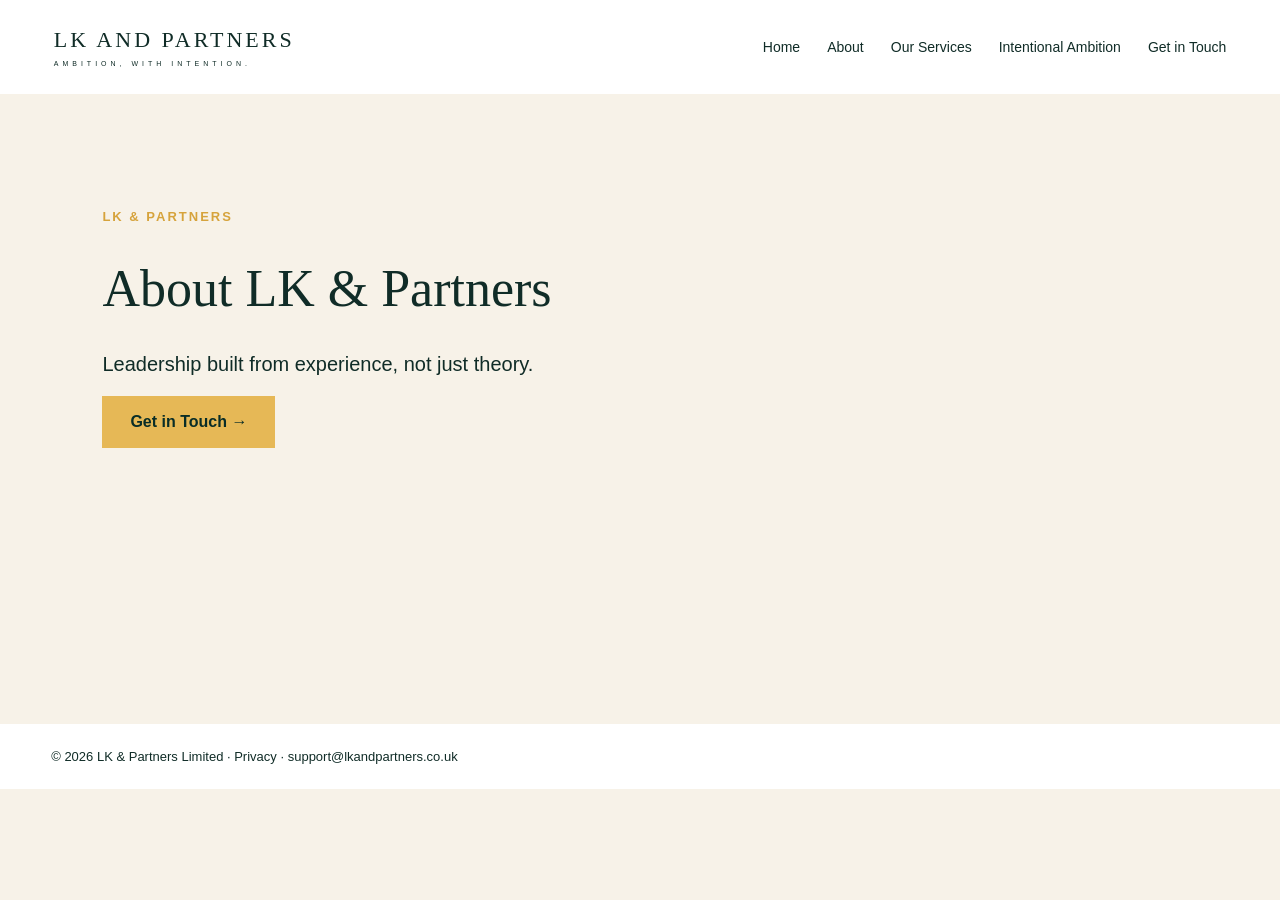
==== about.html @ 8bd695d6 "Add files via upload" ====
<!doctype html><html lang="en"><head><meta charset="utf-8"><meta name="viewport" content="width=device-width,initial-scale=1"><title>About LK & Partners | LK & Partners</title><link rel="stylesheet" href="styles.css?v=7"></head><body><header class="site-header"><a class="brand" href="index.html"><span class="brand-copy"><strong>LK AND PARTNERS</strong><small>AMBITION, WITH INTENTION.</small></span></a><nav><a href="index.html">Home</a><a href="about.html">About</a><a href="services.html">Our Services</a><a href="intentional-ambition.html">Intentional Ambition</a><a href="contact.html">Get in Touch</a></nav></header><main style="min-height:70vh;padding:8%"><p class="eyebrow">LK &amp; PARTNERS</p><h1 style="font:52px Georgia,serif">About LK & Partners</h1><p style="font-size:20px;max-width:700px">Leadership built from experience, not just theory.</p><p><a class="gold-btn" href="contact.html">Get in Touch →</a></p></main><footer>© 2026 LK &amp; Partners Limited · <a href="privacy.html">Privacy</a> · <a href="mailto:support@lkandpartners.co.uk">support@lkandpartners.co.uk</a></footer></body></html>
---- styles.css ----
:root{--green:#073b32;--gold:#d6a33c;--cream:#f7f2e8;--ink:#102c27;--white:#fff}
*{box-sizing:border-box}html,body{margin:0;color:var(--ink);background:var(--cream);font-family:Arial,Helvetica,sans-serif}a{color:inherit;text-decoration:none}
.site-header{height:94px;background:#fff;display:flex;align-items:center;justify-content:space-between;padding:0 4.2%;gap:25px}
.brand{display:flex;align-items:center;min-width:340px}.brand-mark{width:105px;height:56px;color:var(--gold);margin-right:13px}.brand-copy{display:flex;flex-direction:column}.brand-copy strong{font-family:Georgia,serif;letter-spacing:3px;font-size:22px;font-weight:500;white-space:nowrap}.brand-copy small{font-size:7px;letter-spacing:4px;margin-top:7px}
nav{display:flex;align-items:center;gap:27px;font-size:14px;white-space:nowrap}nav .active{color:#b37c16;border-bottom:2px solid var(--gold);padding:29px 0}.nav-cta{background:var(--green);color:white;padding:17px 24px}
.hero{min-height:450px;display:grid;grid-template-columns:50% 50%;background:var(--green);overflow:hidden}.hero-copy{padding:64px 7% 48px;color:#fff;z-index:2}.eyebrow{color:var(--gold);font-weight:700;letter-spacing:2px;font-size:13px}.hero h1{font:56px/0.94 Georgia,serif;margin:18px 0}.hero h1 span{display:block;color:#e4b85e}.hero h2{font:26px/1.3 Georgia,serif;margin:0 0 32px}.pillars{display:flex;align-items:center;gap:17px;font:16px Georgia,serif;flex-wrap:wrap}.pillars i{height:28px;width:1px;background:var(--gold)}.actions{display:flex;gap:18px;margin-top:34px}.gold-btn,.outline-btn{display:inline-block;padding:17px 28px;font-weight:700}.gold-btn{background:#e6b856;color:#092d27}.outline-btn{border:1px solid white;color:white}
.hero-image{background-image:url("assets/approved-homepage-reference.png");background-size:200% auto;background-position:100% 14%;background-repeat:no-repeat;min-height:450px}
.services{display:grid;grid-template-columns:repeat(3,1fr);background:#fbf8f1}.services article{padding:28px 3.5%;display:grid;grid-template-columns:118px 1fr;gap:20px;border-right:1px solid #d9d0c0}.services img{width:118px;height:118px;object-fit:cover}.services h3{font:25px Georgia,serif;margin:0 0 10px}.services p{font-size:14px;line-height:1.45;margin:0 0 12px}.services a{font-size:17px;border-bottom:1px solid var(--gold);padding-bottom:4px}
.proof{display:grid;grid-template-columns:240px 1fr 185px;gap:20px;padding:28px 4%;background:#f3ede1}.proof-intro h2{font:43px/.98 Georgia,serif;margin:12px 0 20px}.proof-intro>p:last-child{font-size:13px;line-height:1.35}.testimonials{display:grid;grid-template-columns:repeat(3,1fr);gap:12px}.testimonials article{background:#faf7ef;padding:18px;min-height:230px;display:flex;flex-direction:column}.quote-row{display:grid;grid-template-columns:68px 1fr;gap:12px}.quote-row img{width:68px;height:68px;border-radius:50%;object-fit:cover;background:#eee}.quote-row blockquote{margin:0;font:italic 14px/1.25 Georgia,serif}.person{margin-top:auto;padding-top:17px;border-top:2px solid var(--gold);display:flex;flex-direction:column;min-height:66px}.person strong{font:700 17px Georgia,serif}.person span{font:14px Georgia,serif;margin-top:3px}.recommend{border-left:1px solid #d4c9b8;padding-left:20px;display:flex;flex-direction:column}.recommend>strong{font:60px Georgia,serif;margin:7px 0}.recommend>span{font:17px Georgia,serif}.recommend small{margin-top:auto;color:#59635f}
.closing{background:var(--green);color:white;padding:22px 4%;display:flex;align-items:center;justify-content:space-between}.closing h2{font:38px Georgia,serif;margin:3px 0}.closing p{margin:3px 0}.closing .gold-btn{min-width:230px;text-align:center}
footer{background:white;padding:25px 4%;font-size:13px}
@media(max-width:900px){.site-header{height:auto;padding:18px 5%;flex-wrap:wrap}.brand{min-width:0}.brand-mark{width:75px}.brand-copy strong{font-size:17px}nav{display:none}.hero{grid-template-columns:1fr}.hero-copy{padding:45px 6%}.hero h1{font-size:44px}.hero-image{min-height:330px;background-size:200% auto}.services{grid-template-columns:1fr}.services article{border-right:0;border-bottom:1px solid #d9d0c0}.proof{grid-template-columns:1fr}.testimonials{grid-template-columns:1fr}.recommend{border-left:0;border-top:1px solid #d4c9b8;padding:18px 0}.closing{align-items:flex-start;gap:20px;flex-direction:column}}
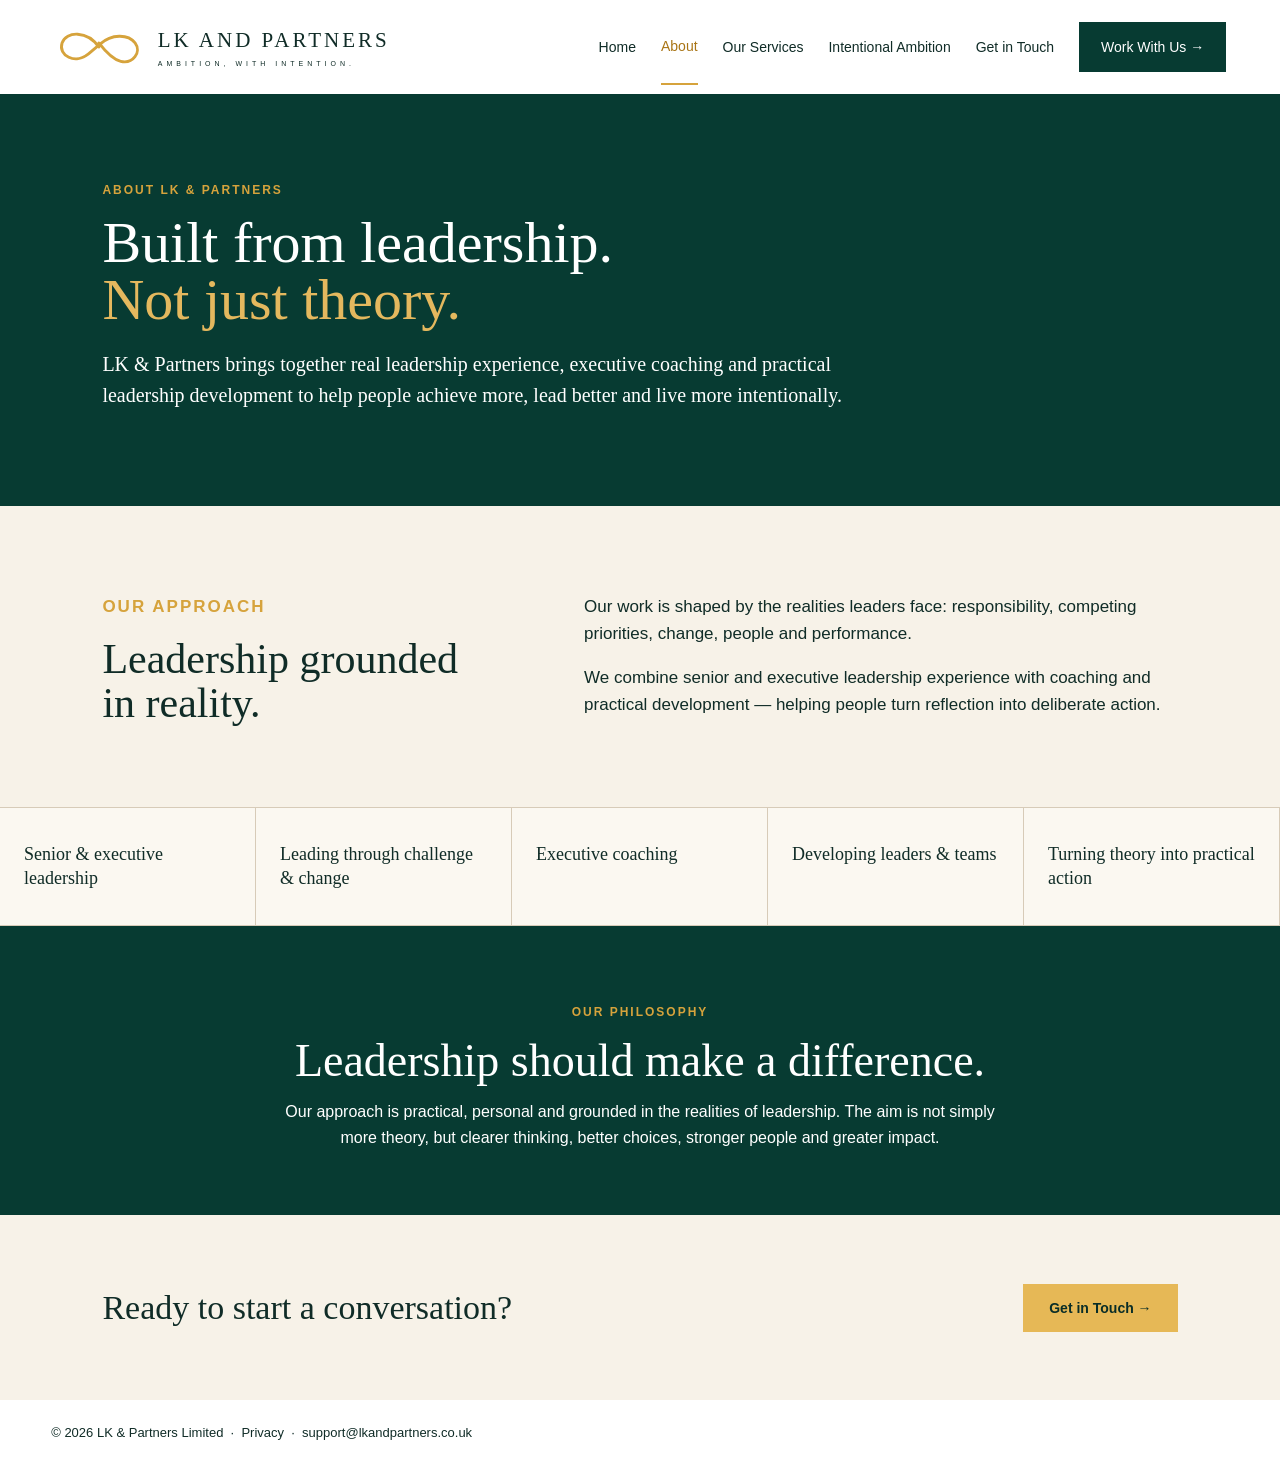
==== commit 4ea6ba1b: "Add files via upload" ====
--- a/about.html
+++ b/about.html
@@ -1 +1,12 @@
-<!doctype html><html lang="en"><head><meta charset="utf-8"><meta name="viewport" content="width=device-width,initial-scale=1"><title>About LK & Partners | LK & Partners</title><link rel="stylesheet" href="styles.css?v=7"></head><body><header class="site-header"><a class="brand" href="index.html"><span class="brand-copy"><strong>LK AND PARTNERS</strong><small>AMBITION, WITH INTENTION.</small></span></a><nav><a href="index.html">Home</a><a href="about.html">About</a><a href="services.html">Our Services</a><a href="intentional-ambition.html">Intentional Ambition</a><a href="contact.html">Get in Touch</a></nav></header><main style="min-height:70vh;padding:8%"><p class="eyebrow">LK &amp; PARTNERS</p><h1 style="font:52px Georgia,serif">About LK & Partners</h1><p style="font-size:20px;max-width:700px">Leadership built from experience, not just theory.</p><p><a class="gold-btn" href="contact.html">Get in Touch →</a></p></main><footer>© 2026 LK &amp; Partners Limited · <a href="privacy.html">Privacy</a> · <a href="mailto:support@lkandpartners.co.uk">support@lkandpartners.co.uk</a></footer></body></html>+<!doctype html><html lang="en"><head><meta charset="utf-8"><meta name="viewport" content="width=device-width,initial-scale=1">
+<title>About LK & Partners | LK & Partners</title><meta name="description" content=""><link rel="stylesheet" href="styles.css?v=51"></head>
+<body><header class="site-header">
+<a class="brand" href="index.html" aria-label="LK & Partners home">
+<svg class="brand-mark" viewBox="0 0 160 72" aria-hidden="true"><path d="M78 36C58 7 21 8 14 29c-7 22 23 38 46 19L80 31c20-18 49-18 61-2 12 16-4 37-25 32-13-3-25-15-38-32" fill="none" stroke="currentColor" stroke-width="5" stroke-linecap="round" stroke-linejoin="round"/></svg>
+<span class="brand-copy"><strong>LK AND PARTNERS</strong><small>AMBITION, WITH INTENTION.</small></span></a>
+<nav><a href="index.html">Home</a><a class="active" href="about.html">About</a><a href="services.html">Our Services</a><a href="intentional-ambition.html">Intentional Ambition</a><a href="contact.html">Get in Touch</a><a class="nav-cta" href="contact.html">Work With Us →</a></nav></header><main>
+<section class="page-hero"><div><p class="eyebrow">ABOUT LK &amp; PARTNERS</p><h1>Built from leadership.<br><span>Not just theory.</span></h1><p class="lead">LK &amp; Partners brings together real leadership experience, executive coaching and practical leadership development to help people achieve more, lead better and live more intentionally.</p></div></section>
+<section class="editorial two-col"><div><p class="eyebrow">OUR APPROACH</p><h2>Leadership grounded in reality.</h2></div><div><p>Our work is shaped by the realities leaders face: responsibility, competing priorities, change, people and performance.</p><p>We combine senior and executive leadership experience with coaching and practical development — helping people turn reflection into deliberate action.</p></div></section>
+<section class="experience-grid"><div>Senior &amp; executive leadership</div><div>Leading through challenge &amp; change</div><div>Executive coaching</div><div>Developing leaders &amp; teams</div><div>Turning theory into practical action</div></section>
+<section class="dark-band"><p class="eyebrow">OUR PHILOSOPHY</p><h2>Leadership should make a difference.</h2><p>Our approach is practical, personal and grounded in the realities of leadership. The aim is not simply more theory, but clearer thinking, better choices, stronger people and greater impact.</p></section>
+<section class="simple-cta"><h2>Ready to start a conversation?</h2><a class="gold-btn" href="contact.html">Get in Touch →</a></section></main><footer>© 2026 LK &amp; Partners Limited&nbsp;&nbsp;·&nbsp;&nbsp;<a href="privacy.html">Privacy</a>&nbsp;&nbsp;·&nbsp;&nbsp;<a href="mailto:support@lkandpartners.co.uk">support@lkandpartners.co.uk</a></footer></body></html>
--- a/styles.css
+++ b/styles.css
@@ -1,13 +1,18 @@
 
-:root{--green:#073b32;--gold:#d6a33c;--cream:#f7f2e8;--ink:#102c27;--white:#fff}
-*{box-sizing:border-box}html,body{margin:0;color:var(--ink);background:var(--cream);font-family:Arial,Helvetica,sans-serif}a{color:inherit;text-decoration:none}
-.site-header{height:94px;background:#fff;display:flex;align-items:center;justify-content:space-between;padding:0 4.2%;gap:25px}
-.brand{display:flex;align-items:center;min-width:340px}.brand-mark{width:105px;height:56px;color:var(--gold);margin-right:13px}.brand-copy{display:flex;flex-direction:column}.brand-copy strong{font-family:Georgia,serif;letter-spacing:3px;font-size:22px;font-weight:500;white-space:nowrap}.brand-copy small{font-size:7px;letter-spacing:4px;margin-top:7px}
-nav{display:flex;align-items:center;gap:27px;font-size:14px;white-space:nowrap}nav .active{color:#b37c16;border-bottom:2px solid var(--gold);padding:29px 0}.nav-cta{background:var(--green);color:white;padding:17px 24px}
-.hero{min-height:450px;display:grid;grid-template-columns:50% 50%;background:var(--green);overflow:hidden}.hero-copy{padding:64px 7% 48px;color:#fff;z-index:2}.eyebrow{color:var(--gold);font-weight:700;letter-spacing:2px;font-size:13px}.hero h1{font:56px/0.94 Georgia,serif;margin:18px 0}.hero h1 span{display:block;color:#e4b85e}.hero h2{font:26px/1.3 Georgia,serif;margin:0 0 32px}.pillars{display:flex;align-items:center;gap:17px;font:16px Georgia,serif;flex-wrap:wrap}.pillars i{height:28px;width:1px;background:var(--gold)}.actions{display:flex;gap:18px;margin-top:34px}.gold-btn,.outline-btn{display:inline-block;padding:17px 28px;font-weight:700}.gold-btn{background:#e6b856;color:#092d27}.outline-btn{border:1px solid white;color:white}
-.hero-image{background-image:url("assets/approved-homepage-reference.png");background-size:200% auto;background-position:100% 14%;background-repeat:no-repeat;min-height:450px}
-.services{display:grid;grid-template-columns:repeat(3,1fr);background:#fbf8f1}.services article{padding:28px 3.5%;display:grid;grid-template-columns:118px 1fr;gap:20px;border-right:1px solid #d9d0c0}.services img{width:118px;height:118px;object-fit:cover}.services h3{font:25px Georgia,serif;margin:0 0 10px}.services p{font-size:14px;line-height:1.45;margin:0 0 12px}.services a{font-size:17px;border-bottom:1px solid var(--gold);padding-bottom:4px}
-.proof{display:grid;grid-template-columns:240px 1fr 185px;gap:20px;padding:28px 4%;background:#f3ede1}.proof-intro h2{font:43px/.98 Georgia,serif;margin:12px 0 20px}.proof-intro>p:last-child{font-size:13px;line-height:1.35}.testimonials{display:grid;grid-template-columns:repeat(3,1fr);gap:12px}.testimonials article{background:#faf7ef;padding:18px;min-height:230px;display:flex;flex-direction:column}.quote-row{display:grid;grid-template-columns:68px 1fr;gap:12px}.quote-row img{width:68px;height:68px;border-radius:50%;object-fit:cover;background:#eee}.quote-row blockquote{margin:0;font:italic 14px/1.25 Georgia,serif}.person{margin-top:auto;padding-top:17px;border-top:2px solid var(--gold);display:flex;flex-direction:column;min-height:66px}.person strong{font:700 17px Georgia,serif}.person span{font:14px Georgia,serif;margin-top:3px}.recommend{border-left:1px solid #d4c9b8;padding-left:20px;display:flex;flex-direction:column}.recommend>strong{font:60px Georgia,serif;margin:7px 0}.recommend>span{font:17px Georgia,serif}.recommend small{margin-top:auto;color:#59635f}
-.closing{background:var(--green);color:white;padding:22px 4%;display:flex;align-items:center;justify-content:space-between}.closing h2{font:38px Georgia,serif;margin:3px 0}.closing p{margin:3px 0}.closing .gold-btn{min-width:230px;text-align:center}
-footer{background:white;padding:25px 4%;font-size:13px}
-@media(max-width:900px){.site-header{height:auto;padding:18px 5%;flex-wrap:wrap}.brand{min-width:0}.brand-mark{width:75px}.brand-copy strong{font-size:17px}nav{display:none}.hero{grid-template-columns:1fr}.hero-copy{padding:45px 6%}.hero h1{font-size:44px}.hero-image{min-height:330px;background-size:200% auto}.services{grid-template-columns:1fr}.services article{border-right:0;border-bottom:1px solid #d9d0c0}.proof{grid-template-columns:1fr}.testimonials{grid-template-columns:1fr}.recommend{border-left:0;border-top:1px solid #d4c9b8;padding:18px 0}.closing{align-items:flex-start;gap:20px;flex-direction:column}}
+:root{--green:#073b32;--green2:#0d493e;--gold:#d6a33c;--cream:#f7f2e8;--cream2:#efe6d7;--ink:#102c27;--white:#fff}
+*{box-sizing:border-box}html{scroll-behavior:smooth}body{margin:0;color:var(--ink);background:var(--cream);font-family:Arial,Helvetica,sans-serif}a{color:inherit;text-decoration:none}p{line-height:1.6}
+.site-header{min-height:94px;background:#fff;display:flex;align-items:center;justify-content:space-between;padding:0 4.2%;gap:25px;position:relative;z-index:10}.brand{display:flex;align-items:center;min-width:340px}.brand-mark{width:92px;height:52px;color:var(--gold);margin-right:12px}.brand-copy{display:flex;flex-direction:column}.brand-copy strong{font-family:Georgia,serif;letter-spacing:3px;font-size:21px;font-weight:500;white-space:nowrap}.brand-copy small{font-size:7px;letter-spacing:4px;margin-top:7px}nav{display:flex;align-items:center;gap:25px;font-size:14px;white-space:nowrap}nav .active{color:#a97516;border-bottom:2px solid var(--gold);padding:29px 0}.nav-cta{background:var(--green);color:#fff;padding:17px 22px}
+.eyebrow{color:var(--gold);font-weight:700;letter-spacing:2px;font-size:12px}.gold-btn,.outline-btn{display:inline-block;padding:16px 26px;font-weight:700;border:0;font-size:14px}.gold-btn{background:#e6b856;color:#092d27}.outline-btn{border:1px solid #fff;color:#fff}.text-link{display:inline-block;border-bottom:1px solid var(--gold);padding-bottom:4px;font-weight:700}
+.hero-full{min-height:500px;position:relative;background-image:url("assets/approved-homepage-reference.png");background-size:cover;background-position:center 35%;overflow:hidden}.hero-overlay{position:absolute;inset:0;background:linear-gradient(90deg,rgba(7,59,50,.97) 0%,rgba(7,59,50,.88) 38%,rgba(7,59,50,.40) 68%,rgba(7,59,50,.08) 100%)}.hero-copy{position:relative;z-index:2;width:min(720px,58%);padding:64px 6% 55px;color:#fff}.hero-copy h1{font:56px/.95 Georgia,serif;margin:18px 0}.hero-copy h1 span{display:block;color:#e4b85e}.hero-copy h2{font:26px/1.3 Georgia,serif;margin:0 0 30px}.pillars{display:flex;align-items:center;gap:15px;font:15px Georgia,serif;flex-wrap:wrap}.pillars i{height:25px;width:1px;background:var(--gold)}.actions{display:flex;gap:15px;margin-top:32px}
+.home-services{display:grid;grid-template-columns:repeat(3,1fr);background:#fbf8f1}.home-services article{padding:28px 3.2%;display:grid;grid-template-columns:118px 1fr;gap:20px;border-right:1px solid #d9d0c0}.home-services img{display:block;width:118px;height:118px;object-fit:cover;background:#e8dece}.home-services h3{font:24px Georgia,serif;margin:0 0 10px}.home-services p{font-size:14px;line-height:1.45;margin:0 0 12px}.home-services a{font-size:16px;border-bottom:1px solid var(--gold);padding-bottom:4px}
+.proof{display:grid;grid-template-columns:240px 1fr 185px;gap:20px;padding:32px 4%;background:#f3ede1}.proof-intro h2{font:42px/.98 Georgia,serif;margin:12px 0 20px}.proof-intro>p:last-child{font-size:13px;line-height:1.45}.testimonials{display:grid;grid-template-columns:repeat(3,1fr);gap:12px}.testimonials article{background:#faf7ef;padding:18px;min-height:230px;display:flex;flex-direction:column}.quote-row{display:grid;grid-template-columns:68px 1fr;gap:12px}.quote-row img{width:68px;height:68px;border-radius:50%;object-fit:cover}.quote-row blockquote{margin:0;font:italic 14px/1.3 Georgia,serif}.person{margin-top:auto;padding-top:17px;border-top:2px solid var(--gold);display:flex;flex-direction:column;min-height:66px}.person strong{font:700 17px Georgia,serif}.person span{font:14px Georgia,serif;margin-top:3px}.recommend{border-left:1px solid #d4c9b8;padding-left:20px;display:flex;flex-direction:column}.recommend>strong{font:60px Georgia,serif;margin:7px 0}.recommend>span{font:17px Georgia,serif}.recommend small{margin-top:auto;color:#59635f}
+.closing{background:var(--green);color:#fff;padding:28px 5%;display:flex;align-items:center;justify-content:space-between;gap:30px}.closing h2{font:38px Georgia,serif;margin:4px 0}.closing p{margin:4px 0}.closing .gold-btn{min-width:220px;text-align:center}
+.page-hero{background:var(--green);color:#fff;padding:75px 8%;min-height:390px;display:flex;align-items:center}.page-hero>div{max-width:850px}.page-hero h1,.contact-intro h1{font:58px/.98 Georgia,serif;margin:15px 0}.page-hero h1 span,.contact-intro h1 span{color:#e4b85e}.lead{font:20px/1.55 Georgia,serif;max-width:780px}
+.editorial{padding:70px 8%}.two-col{display:grid;grid-template-columns:.8fr 1.2fr;gap:8%}.editorial h2{font:42px/1.05 Georgia,serif;margin:12px 0}.editorial p{font-size:17px}.experience-grid{display:grid;grid-template-columns:repeat(5,1fr);border-top:1px solid #d7cbb8;border-bottom:1px solid #d7cbb8;background:#fbf8f1}.experience-grid div{padding:35px 24px;font:18px/1.3 Georgia,serif;border-right:1px solid #d7cbb8}.dark-band{background:var(--green);color:#fff;padding:65px 8%;text-align:center}.dark-band h2{font:46px Georgia,serif;margin:12px}.dark-band p:last-child{max-width:750px;margin:auto}.simple-cta{padding:45px 8%;display:flex;justify-content:space-between;align-items:center}.simple-cta h2{font:34px Georgia,serif}
+.service-detail{display:grid;grid-template-columns:120px 1fr;gap:35px;padding:65px 10%;background:#fbf8f1}.service-detail.alt{background:#eee5d7}.service-detail.ia-service{background:var(--green);color:#fff}.service-number{font:50px Georgia,serif;color:var(--gold)}.service-detail>div:last-child{max-width:780px}.service-detail h2{font:40px Georgia,serif;margin:8px 0 14px}.service-detail p{font-size:17px}
+.ia-hero{background:var(--green);color:#fff;display:grid;grid-template-columns:1.05fr .95fr;min-height:540px;padding:65px 8%;gap:8%;align-items:center}.ia-hero h1{font:60px/.96 Georgia,serif;margin:14px 0}.ia-hero h1 span{color:#e4b85e}.ia-hero p{font-size:18px;max-width:620px}.device-card{border:10px solid #d9d2c4;border-bottom-width:24px;border-radius:15px;background:#111;padding:5px;box-shadow:0 20px 50px rgba(0,0,0,.25)}.device-screen{min-height:320px;background:var(--cream);color:var(--ink);padding:45px;display:flex;flex-direction:column;justify-content:center}.device-screen small{letter-spacing:2px;color:#9b701c}.device-screen strong{font:38px/1.1 Georgia,serif;margin:20px 0}.device-screen span{font:20px Georgia,serif}.ia-pillars{display:grid;grid-template-columns:repeat(4,1fr);background:#fbf8f1}.ia-pillars div{padding:32px;text-align:center;border-right:1px solid #d9d0c0;font:20px Georgia,serif}.journey{display:grid;grid-template-columns:repeat(5,1fr);background:#efe6d7}.journey article{padding:38px 25px;border-right:1px solid #d1c3ad}.journey small{color:#a87516}.journey h3{font:20px Georgia,serif}.journey p{font-size:14px}.statement{padding:75px 10%;text-align:center;background:var(--green);color:#fff}.statement p{font:23px Georgia,serif}.statement h2{font:44px/1.1 Georgia,serif;color:#e4b85e;max-width:850px;margin:15px auto}.statement span{font-size:17px}.how-grid{display:grid;grid-template-columns:repeat(3,1fr);padding:55px 8%;gap:25px}.how-grid article{border-top:3px solid var(--gold);padding-top:20px}.how-grid h3{font:25px Georgia,serif}
+.contact-wrap{display:grid;grid-template-columns:1fr 1fr;min-height:650px}.contact-intro{background:var(--green);color:#fff;padding:75px 10%}.contact-intro p{max-width:570px}.contact-details{display:flex;flex-direction:column;gap:12px;margin-top:35px;font:18px Georgia,serif}.contact-form{padding:70px 10%;background:#fbf8f1;display:flex;flex-direction:column;gap:22px}.contact-form label{font-size:13px;font-weight:700;letter-spacing:.5px}.contact-form input,.contact-form textarea{width:100%;margin-top:8px;border:0;border-bottom:1px solid #9d968b;background:transparent;padding:12px 3px;font:16px Arial}.contact-form button{align-self:flex-start;cursor:pointer}
+.legal{max-width:900px;margin:auto;padding:70px 7%}.legal h1{font:52px Georgia,serif;margin:15px 0 30px}.legal h2{font:26px Georgia,serif;margin-top:35px}.legal-note{margin-top:45px;padding:22px;background:#eee5d7;border-left:4px solid var(--gold)}
+footer{background:#fff;padding:25px 4%;font-size:13px}
+@media(max-width:1000px){nav{gap:13px;font-size:12px}.brand{min-width:275px}.brand-copy strong{font-size:17px}.brand-mark{width:70px}.hero-copy{width:70%}.proof{grid-template-columns:1fr}.recommend{border-left:0;border-top:1px solid #d4c9b8;padding:20px 0}.experience-grid,.journey{grid-template-columns:1fr 1fr}}
+@media(max-width:760px){.site-header{height:auto;padding:16px 5%;flex-wrap:wrap}.brand{min-width:0}.brand-copy strong{font-size:16px}nav{display:none}.hero-full{min-height:620px;background-position:62% center}.hero-overlay{background:linear-gradient(90deg,rgba(7,59,50,.95),rgba(7,59,50,.62))}.hero-copy{width:100%;padding:55px 6%}.hero-copy h1,.page-hero h1,.contact-intro h1,.ia-hero h1{font-size:43px}.home-services,.testimonials,.two-col,.ia-hero,.contact-wrap,.how-grid{grid-template-columns:1fr}.home-services article{border-right:0;border-bottom:1px solid #d9d0c0}.proof{grid-template-columns:1fr}.closing,.simple-cta{align-items:flex-start;flex-direction:column}.experience-grid,.journey,.ia-pillars{grid-template-columns:1fr}.service-detail{grid-template-columns:65px 1fr;padding:45px 6%}.page-hero,.editorial,.ia-hero{padding-left:6%;padding-right:6%}.device-screen{min-height:260px;padding:30px}.contact-wrap{min-height:0}}
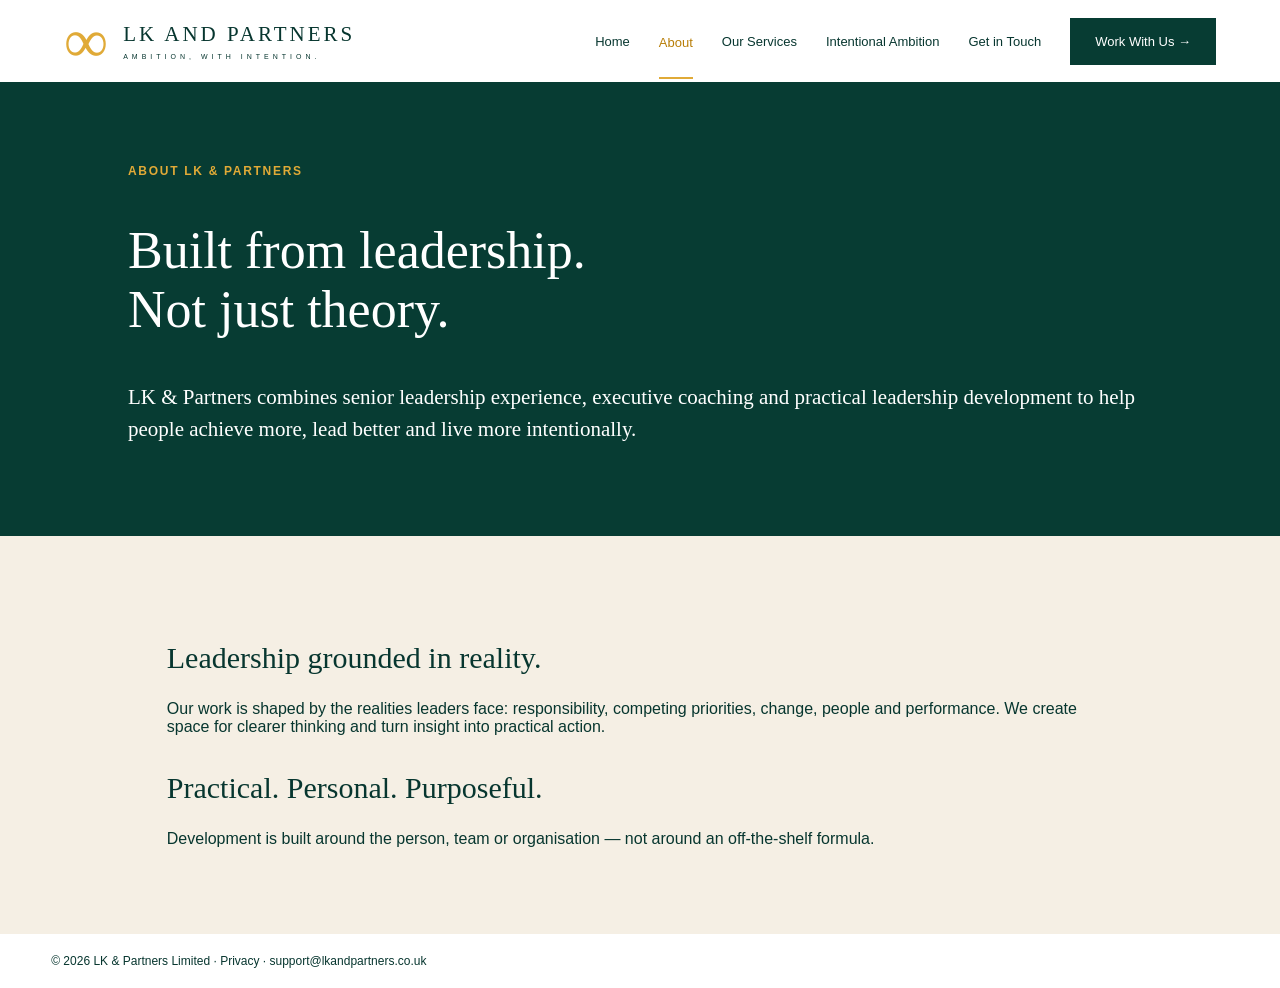
==== commit 63769d6b: "Add files via upload" ====
--- a/about.html
+++ b/about.html
@@ -1,12 +1,4 @@
-<!doctype html><html lang="en"><head><meta charset="utf-8"><meta name="viewport" content="width=device-width,initial-scale=1">
-<title>About LK & Partners | LK & Partners</title><meta name="description" content=""><link rel="stylesheet" href="styles.css?v=51"></head>
-<body><header class="site-header">
-<a class="brand" href="index.html" aria-label="LK & Partners home">
-<svg class="brand-mark" viewBox="0 0 160 72" aria-hidden="true"><path d="M78 36C58 7 21 8 14 29c-7 22 23 38 46 19L80 31c20-18 49-18 61-2 12 16-4 37-25 32-13-3-25-15-38-32" fill="none" stroke="currentColor" stroke-width="5" stroke-linecap="round" stroke-linejoin="round"/></svg>
-<span class="brand-copy"><strong>LK AND PARTNERS</strong><small>AMBITION, WITH INTENTION.</small></span></a>
-<nav><a href="index.html">Home</a><a class="active" href="about.html">About</a><a href="services.html">Our Services</a><a href="intentional-ambition.html">Intentional Ambition</a><a href="contact.html">Get in Touch</a><a class="nav-cta" href="contact.html">Work With Us →</a></nav></header><main>
-<section class="page-hero"><div><p class="eyebrow">ABOUT LK &amp; PARTNERS</p><h1>Built from leadership.<br><span>Not just theory.</span></h1><p class="lead">LK &amp; Partners brings together real leadership experience, executive coaching and practical leadership development to help people achieve more, lead better and live more intentionally.</p></div></section>
-<section class="editorial two-col"><div><p class="eyebrow">OUR APPROACH</p><h2>Leadership grounded in reality.</h2></div><div><p>Our work is shaped by the realities leaders face: responsibility, competing priorities, change, people and performance.</p><p>We combine senior and executive leadership experience with coaching and practical development — helping people turn reflection into deliberate action.</p></div></section>
-<section class="experience-grid"><div>Senior &amp; executive leadership</div><div>Leading through challenge &amp; change</div><div>Executive coaching</div><div>Developing leaders &amp; teams</div><div>Turning theory into practical action</div></section>
-<section class="dark-band"><p class="eyebrow">OUR PHILOSOPHY</p><h2>Leadership should make a difference.</h2><p>Our approach is practical, personal and grounded in the realities of leadership. The aim is not simply more theory, but clearer thinking, better choices, stronger people and greater impact.</p></section>
-<section class="simple-cta"><h2>Ready to start a conversation?</h2><a class="gold-btn" href="contact.html">Get in Touch →</a></section></main><footer>© 2026 LK &amp; Partners Limited&nbsp;&nbsp;·&nbsp;&nbsp;<a href="privacy.html">Privacy</a>&nbsp;&nbsp;·&nbsp;&nbsp;<a href="mailto:support@lkandpartners.co.uk">support@lkandpartners.co.uk</a></footer></body></html>+<!doctype html><html><head><meta charset="utf-8"><meta name="viewport" content="width=device-width,initial-scale=1"><title>About | LK & Partners</title><link rel="stylesheet" href="styles.css"></head><body><header class="header">
+<a class="brand" href="index.html"><span class="infinity">∞</span><span><b>LK AND PARTNERS</b><small>AMBITION, WITH INTENTION.</small></span></a>
+<nav><a href="index.html">Home</a><a class="active" href="about.html">About</a><a href="services.html">Our Services</a><a href="intentional-ambition.html">Intentional Ambition</a><a href="contact.html">Get in Touch</a><a class="work" href="contact.html">Work With Us →</a></nav>
+</header><main><section class="page dark-page"><p class="eyebrow">ABOUT LK &amp; PARTNERS</p><h1>Built from leadership.<br>Not just theory.</h1><p class="lead">LK &amp; Partners combines senior leadership experience, executive coaching and practical leadership development to help people achieve more, lead better and live more intentionally.</p></section><section class="page"><h2>Leadership grounded in reality.</h2><p>Our work is shaped by the realities leaders face: responsibility, competing priorities, change, people and performance. We create space for clearer thinking and turn insight into practical action.</p><h2>Practical. Personal. Purposeful.</h2><p>Development is built around the person, team or organisation — not around an off-the-shelf formula.</p></section></main><footer>© 2026 LK &amp; Partners Limited · <a href="privacy.html">Privacy</a> · <a href="mailto:support@lkandpartners.co.uk">support@lkandpartners.co.uk</a></footer></body></html>
--- a/styles.css
+++ b/styles.css
@@ -1,18 +1,4 @@
 
-:root{--green:#073b32;--green2:#0d493e;--gold:#d6a33c;--cream:#f7f2e8;--cream2:#efe6d7;--ink:#102c27;--white:#fff}
-*{box-sizing:border-box}html{scroll-behavior:smooth}body{margin:0;color:var(--ink);background:var(--cream);font-family:Arial,Helvetica,sans-serif}a{color:inherit;text-decoration:none}p{line-height:1.6}
-.site-header{min-height:94px;background:#fff;display:flex;align-items:center;justify-content:space-between;padding:0 4.2%;gap:25px;position:relative;z-index:10}.brand{display:flex;align-items:center;min-width:340px}.brand-mark{width:92px;height:52px;color:var(--gold);margin-right:12px}.brand-copy{display:flex;flex-direction:column}.brand-copy strong{font-family:Georgia,serif;letter-spacing:3px;font-size:21px;font-weight:500;white-space:nowrap}.brand-copy small{font-size:7px;letter-spacing:4px;margin-top:7px}nav{display:flex;align-items:center;gap:25px;font-size:14px;white-space:nowrap}nav .active{color:#a97516;border-bottom:2px solid var(--gold);padding:29px 0}.nav-cta{background:var(--green);color:#fff;padding:17px 22px}
-.eyebrow{color:var(--gold);font-weight:700;letter-spacing:2px;font-size:12px}.gold-btn,.outline-btn{display:inline-block;padding:16px 26px;font-weight:700;border:0;font-size:14px}.gold-btn{background:#e6b856;color:#092d27}.outline-btn{border:1px solid #fff;color:#fff}.text-link{display:inline-block;border-bottom:1px solid var(--gold);padding-bottom:4px;font-weight:700}
-.hero-full{min-height:500px;position:relative;background-image:url("assets/approved-homepage-reference.png");background-size:cover;background-position:center 35%;overflow:hidden}.hero-overlay{position:absolute;inset:0;background:linear-gradient(90deg,rgba(7,59,50,.97) 0%,rgba(7,59,50,.88) 38%,rgba(7,59,50,.40) 68%,rgba(7,59,50,.08) 100%)}.hero-copy{position:relative;z-index:2;width:min(720px,58%);padding:64px 6% 55px;color:#fff}.hero-copy h1{font:56px/.95 Georgia,serif;margin:18px 0}.hero-copy h1 span{display:block;color:#e4b85e}.hero-copy h2{font:26px/1.3 Georgia,serif;margin:0 0 30px}.pillars{display:flex;align-items:center;gap:15px;font:15px Georgia,serif;flex-wrap:wrap}.pillars i{height:25px;width:1px;background:var(--gold)}.actions{display:flex;gap:15px;margin-top:32px}
-.home-services{display:grid;grid-template-columns:repeat(3,1fr);background:#fbf8f1}.home-services article{padding:28px 3.2%;display:grid;grid-template-columns:118px 1fr;gap:20px;border-right:1px solid #d9d0c0}.home-services img{display:block;width:118px;height:118px;object-fit:cover;background:#e8dece}.home-services h3{font:24px Georgia,serif;margin:0 0 10px}.home-services p{font-size:14px;line-height:1.45;margin:0 0 12px}.home-services a{font-size:16px;border-bottom:1px solid var(--gold);padding-bottom:4px}
-.proof{display:grid;grid-template-columns:240px 1fr 185px;gap:20px;padding:32px 4%;background:#f3ede1}.proof-intro h2{font:42px/.98 Georgia,serif;margin:12px 0 20px}.proof-intro>p:last-child{font-size:13px;line-height:1.45}.testimonials{display:grid;grid-template-columns:repeat(3,1fr);gap:12px}.testimonials article{background:#faf7ef;padding:18px;min-height:230px;display:flex;flex-direction:column}.quote-row{display:grid;grid-template-columns:68px 1fr;gap:12px}.quote-row img{width:68px;height:68px;border-radius:50%;object-fit:cover}.quote-row blockquote{margin:0;font:italic 14px/1.3 Georgia,serif}.person{margin-top:auto;padding-top:17px;border-top:2px solid var(--gold);display:flex;flex-direction:column;min-height:66px}.person strong{font:700 17px Georgia,serif}.person span{font:14px Georgia,serif;margin-top:3px}.recommend{border-left:1px solid #d4c9b8;padding-left:20px;display:flex;flex-direction:column}.recommend>strong{font:60px Georgia,serif;margin:7px 0}.recommend>span{font:17px Georgia,serif}.recommend small{margin-top:auto;color:#59635f}
-.closing{background:var(--green);color:#fff;padding:28px 5%;display:flex;align-items:center;justify-content:space-between;gap:30px}.closing h2{font:38px Georgia,serif;margin:4px 0}.closing p{margin:4px 0}.closing .gold-btn{min-width:220px;text-align:center}
-.page-hero{background:var(--green);color:#fff;padding:75px 8%;min-height:390px;display:flex;align-items:center}.page-hero>div{max-width:850px}.page-hero h1,.contact-intro h1{font:58px/.98 Georgia,serif;margin:15px 0}.page-hero h1 span,.contact-intro h1 span{color:#e4b85e}.lead{font:20px/1.55 Georgia,serif;max-width:780px}
-.editorial{padding:70px 8%}.two-col{display:grid;grid-template-columns:.8fr 1.2fr;gap:8%}.editorial h2{font:42px/1.05 Georgia,serif;margin:12px 0}.editorial p{font-size:17px}.experience-grid{display:grid;grid-template-columns:repeat(5,1fr);border-top:1px solid #d7cbb8;border-bottom:1px solid #d7cbb8;background:#fbf8f1}.experience-grid div{padding:35px 24px;font:18px/1.3 Georgia,serif;border-right:1px solid #d7cbb8}.dark-band{background:var(--green);color:#fff;padding:65px 8%;text-align:center}.dark-band h2{font:46px Georgia,serif;margin:12px}.dark-band p:last-child{max-width:750px;margin:auto}.simple-cta{padding:45px 8%;display:flex;justify-content:space-between;align-items:center}.simple-cta h2{font:34px Georgia,serif}
-.service-detail{display:grid;grid-template-columns:120px 1fr;gap:35px;padding:65px 10%;background:#fbf8f1}.service-detail.alt{background:#eee5d7}.service-detail.ia-service{background:var(--green);color:#fff}.service-number{font:50px Georgia,serif;color:var(--gold)}.service-detail>div:last-child{max-width:780px}.service-detail h2{font:40px Georgia,serif;margin:8px 0 14px}.service-detail p{font-size:17px}
-.ia-hero{background:var(--green);color:#fff;display:grid;grid-template-columns:1.05fr .95fr;min-height:540px;padding:65px 8%;gap:8%;align-items:center}.ia-hero h1{font:60px/.96 Georgia,serif;margin:14px 0}.ia-hero h1 span{color:#e4b85e}.ia-hero p{font-size:18px;max-width:620px}.device-card{border:10px solid #d9d2c4;border-bottom-width:24px;border-radius:15px;background:#111;padding:5px;box-shadow:0 20px 50px rgba(0,0,0,.25)}.device-screen{min-height:320px;background:var(--cream);color:var(--ink);padding:45px;display:flex;flex-direction:column;justify-content:center}.device-screen small{letter-spacing:2px;color:#9b701c}.device-screen strong{font:38px/1.1 Georgia,serif;margin:20px 0}.device-screen span{font:20px Georgia,serif}.ia-pillars{display:grid;grid-template-columns:repeat(4,1fr);background:#fbf8f1}.ia-pillars div{padding:32px;text-align:center;border-right:1px solid #d9d0c0;font:20px Georgia,serif}.journey{display:grid;grid-template-columns:repeat(5,1fr);background:#efe6d7}.journey article{padding:38px 25px;border-right:1px solid #d1c3ad}.journey small{color:#a87516}.journey h3{font:20px Georgia,serif}.journey p{font-size:14px}.statement{padding:75px 10%;text-align:center;background:var(--green);color:#fff}.statement p{font:23px Georgia,serif}.statement h2{font:44px/1.1 Georgia,serif;color:#e4b85e;max-width:850px;margin:15px auto}.statement span{font-size:17px}.how-grid{display:grid;grid-template-columns:repeat(3,1fr);padding:55px 8%;gap:25px}.how-grid article{border-top:3px solid var(--gold);padding-top:20px}.how-grid h3{font:25px Georgia,serif}
-.contact-wrap{display:grid;grid-template-columns:1fr 1fr;min-height:650px}.contact-intro{background:var(--green);color:#fff;padding:75px 10%}.contact-intro p{max-width:570px}.contact-details{display:flex;flex-direction:column;gap:12px;margin-top:35px;font:18px Georgia,serif}.contact-form{padding:70px 10%;background:#fbf8f1;display:flex;flex-direction:column;gap:22px}.contact-form label{font-size:13px;font-weight:700;letter-spacing:.5px}.contact-form input,.contact-form textarea{width:100%;margin-top:8px;border:0;border-bottom:1px solid #9d968b;background:transparent;padding:12px 3px;font:16px Arial}.contact-form button{align-self:flex-start;cursor:pointer}
-.legal{max-width:900px;margin:auto;padding:70px 7%}.legal h1{font:52px Georgia,serif;margin:15px 0 30px}.legal h2{font:26px Georgia,serif;margin-top:35px}.legal-note{margin-top:45px;padding:22px;background:#eee5d7;border-left:4px solid var(--gold)}
-footer{background:#fff;padding:25px 4%;font-size:13px}
-@media(max-width:1000px){nav{gap:13px;font-size:12px}.brand{min-width:275px}.brand-copy strong{font-size:17px}.brand-mark{width:70px}.hero-copy{width:70%}.proof{grid-template-columns:1fr}.recommend{border-left:0;border-top:1px solid #d4c9b8;padding:20px 0}.experience-grid,.journey{grid-template-columns:1fr 1fr}}
-@media(max-width:760px){.site-header{height:auto;padding:16px 5%;flex-wrap:wrap}.brand{min-width:0}.brand-copy strong{font-size:16px}nav{display:none}.hero-full{min-height:620px;background-position:62% center}.hero-overlay{background:linear-gradient(90deg,rgba(7,59,50,.95),rgba(7,59,50,.62))}.hero-copy{width:100%;padding:55px 6%}.hero-copy h1,.page-hero h1,.contact-intro h1,.ia-hero h1{font-size:43px}.home-services,.testimonials,.two-col,.ia-hero,.contact-wrap,.how-grid{grid-template-columns:1fr}.home-services article{border-right:0;border-bottom:1px solid #d9d0c0}.proof{grid-template-columns:1fr}.closing,.simple-cta{align-items:flex-start;flex-direction:column}.experience-grid,.journey,.ia-pillars{grid-template-columns:1fr}.service-detail{grid-template-columns:65px 1fr;padding:45px 6%}.page-hero,.editorial,.ia-hero{padding-left:6%;padding-right:6%}.device-screen{min-height:260px;padding:30px}.contact-wrap{min-height:0}}
+:root{--green:#073c33;--gold:#e0aa37;--cream:#f5efe4;--ink:#07362f}*{box-sizing:border-box}body{margin:0;background:var(--cream);color:var(--ink);font-family:Arial,sans-serif}a{text-decoration:none;color:inherit}.header{height:82px;background:#fff;display:flex;align-items:center;justify-content:space-between;padding:0 5%;gap:30px}.brand{display:flex;align-items:center;gap:15px}.infinity{font:62px/1 Georgia;color:var(--gold);font-weight:300}.brand span:last-child{display:flex;flex-direction:column}.brand b{font:21px Georgia;letter-spacing:3px;font-weight:500}.brand small{font-size:7px;letter-spacing:4px;margin-top:6px}nav{display:flex;align-items:center;gap:29px;font-size:13px}nav .active{color:#b87e08;border-bottom:2px solid var(--gold);padding:31px 0 27px}.work{background:var(--green);color:#fff;padding:16px 25px}.hero{height:374px;position:relative;overflow:hidden;background:#073c33}.hero-photo{position:absolute;inset:0;background:url('assets/hero.jpg') center/cover no-repeat}.shade{position:absolute;inset:0;background:linear-gradient(90deg,rgba(3,49,42,.98) 0%,rgba(3,49,42,.84) 38%,rgba(3,49,42,.23) 62%,rgba(3,49,42,0) 100%)}.hero-content{position:relative;color:#fff;padding:49px 5%;width:58%;z-index:2}.eyebrow{font-size:12px;letter-spacing:1.7px;color:var(--gold);font-weight:bold}.hero h1{font:54px/.91 Georgia;margin:14px 0 18px}.hero h1 em{font-style:normal;color:#e7b64f}.hero h2{font:25px Georgia;margin:0 0 23px}.four{display:flex;align-items:center;gap:15px;font:16px Georgia}.four i{width:1px;height:25px;background:var(--gold)}.buttons{display:flex;gap:15px;margin-top:22px}.gold,.outline{display:inline-block;padding:14px 30px;font-weight:bold;font-size:14px}.gold{background:#efbd4d;color:#07362f}.outline{border:1px solid #fff;color:#fff}.services{display:grid;grid-template-columns:repeat(3,1fr);background:#fff}.services article{display:grid;grid-template-columns:42% 58%;gap:20px;padding:27px 32px;border-right:1px solid #d8d0c4}.services img{width:100%;height:154px;object-fit:cover}.services h3{font:22px/1.05 Georgia;margin:12px 0}.services p{font-size:14px;line-height:1.45}.services a{font-size:16px;border-bottom:1px solid var(--gold);padding-bottom:4px}.proof{display:grid;grid-template-columns:235px 1fr 185px;gap:18px;padding:18px 3% 20px;background:#f4eee3}.proof-title h2{font:40px/.95 Georgia;margin:12px 0 20px}.proof-title>p:last-child{font-size:12px;line-height:1.45}.quotes{display:grid;grid-template-columns:repeat(3,1fr);gap:10px}.quotes article{background:#fbf8f1;padding:17px;min-height:218px;display:flex;flex-direction:column}.quote{display:grid;grid-template-columns:62px 1fr;gap:13px}.quote img{width:62px;height:62px;border-radius:50%;object-fit:cover}.quote p{font:italic 13px/1.3 Georgia;margin:4px 0}.who{border-top:2px solid var(--gold);padding-top:12px;margin-top:auto;display:flex;flex-direction:column;min-height:58px}.who b{font:18px Georgia}.who span{font:13px Georgia}.proof aside{border-left:1px solid #d7cdbc;padding-left:20px;display:flex;flex-direction:column}.proof aside strong{font:55px Georgia;margin:8px 0}.proof aside>b{font:17px Georgia}.proof aside small{margin-top:auto}.closing{background:var(--green);color:#fff;min-height:98px;padding:15px 3.5%;display:grid;grid-template-columns:1fr 205px 330px;align-items:center;gap:35px}.closing h2{font:30px Georgia;margin:3px 0}.closing p{margin:2px 0;font-size:13px}.closing .gold{text-align:center}.ppp{color:var(--gold);font-size:12px;letter-spacing:1px;display:flex;gap:14px;align-items:center}.ppp i{height:24px;width:1px;background:var(--gold)}footer{background:#fff;padding:20px 4%;font-size:12px}
+.page{max-width:1100px;margin:auto;padding:70px 6%}.page h1{font:52px Georgia}.page h2{font:30px Georgia;margin-top:35px}.page .lead{font:21px/1.5 Georgia}.dark-page{background:var(--green);color:#fff;max-width:none;padding:70px 10%}.contact-grid{display:grid;grid-template-columns:1fr 1fr;gap:60px}.contact-grid label{display:block;margin:18px 0;font-size:13px;font-weight:bold}.contact-grid input,.contact-grid textarea{width:100%;padding:12px;border:0;border-bottom:1px solid #999;background:transparent}
+@media(max-width:900px){nav{display:none}.hero{height:auto;min-height:560px}.hero-content{width:100%;padding:50px 6%}.hero h1{font-size:43px}.services,.quotes,.proof,.closing,.contact-grid{grid-template-columns:1fr}.services article{grid-template-columns:130px 1fr}.proof aside{border-left:0;border-top:1px solid #ddd;padding:20px 0}.ppp{display:none}}
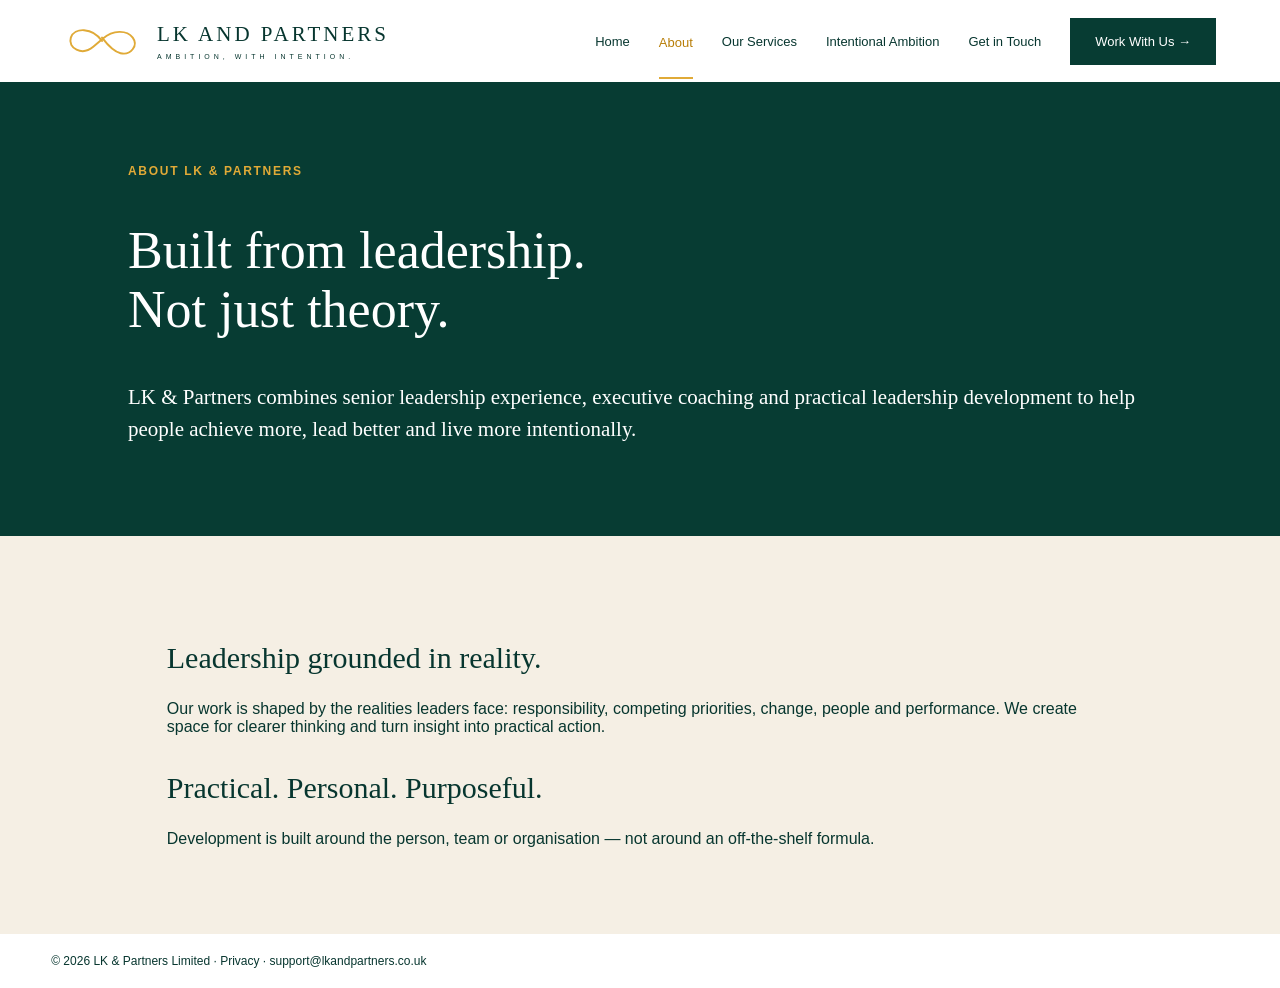
==== commit 1e7ee761: "Add files via upload" ====
--- a/about.html
+++ b/about.html
@@ -1,4 +1,4 @@
 <!doctype html><html><head><meta charset="utf-8"><meta name="viewport" content="width=device-width,initial-scale=1"><title>About | LK & Partners</title><link rel="stylesheet" href="styles.css"></head><body><header class="header">
-<a class="brand" href="index.html"><span class="infinity">∞</span><span><b>LK AND PARTNERS</b><small>AMBITION, WITH INTENTION.</small></span></a>
+<a class="brand" href="index.html"><svg class="logo-mark" viewBox="0 0 160 72" aria-hidden="true"><path d="M78 36C58 7 21 8 14 29c-7 22 23 38 46 19L80 31c20-18 49-18 61-2 12 16-4 37-25 32-13-3-25-15-38-32" fill="none" stroke="currentColor" stroke-width="4" stroke-linecap="round" stroke-linejoin="round"/></svg><span><b>LK AND PARTNERS</b><small>AMBITION, WITH INTENTION.</small></span></a>
 <nav><a href="index.html">Home</a><a class="active" href="about.html">About</a><a href="services.html">Our Services</a><a href="intentional-ambition.html">Intentional Ambition</a><a href="contact.html">Get in Touch</a><a class="work" href="contact.html">Work With Us →</a></nav>
 </header><main><section class="page dark-page"><p class="eyebrow">ABOUT LK &amp; PARTNERS</p><h1>Built from leadership.<br>Not just theory.</h1><p class="lead">LK &amp; Partners combines senior leadership experience, executive coaching and practical leadership development to help people achieve more, lead better and live more intentionally.</p></section><section class="page"><h2>Leadership grounded in reality.</h2><p>Our work is shaped by the realities leaders face: responsibility, competing priorities, change, people and performance. We create space for clearer thinking and turn insight into practical action.</p><h2>Practical. Personal. Purposeful.</h2><p>Development is built around the person, team or organisation — not around an off-the-shelf formula.</p></section></main><footer>© 2026 LK &amp; Partners Limited · <a href="privacy.html">Privacy</a> · <a href="mailto:support@lkandpartners.co.uk">support@lkandpartners.co.uk</a></footer></body></html>
--- a/styles.css
+++ b/styles.css
@@ -1,4 +1,6 @@
 
-:root{--green:#073c33;--gold:#e0aa37;--cream:#f5efe4;--ink:#07362f}*{box-sizing:border-box}body{margin:0;background:var(--cream);color:var(--ink);font-family:Arial,sans-serif}a{text-decoration:none;color:inherit}.header{height:82px;background:#fff;display:flex;align-items:center;justify-content:space-between;padding:0 5%;gap:30px}.brand{display:flex;align-items:center;gap:15px}.infinity{font:62px/1 Georgia;color:var(--gold);font-weight:300}.brand span:last-child{display:flex;flex-direction:column}.brand b{font:21px Georgia;letter-spacing:3px;font-weight:500}.brand small{font-size:7px;letter-spacing:4px;margin-top:6px}nav{display:flex;align-items:center;gap:29px;font-size:13px}nav .active{color:#b87e08;border-bottom:2px solid var(--gold);padding:31px 0 27px}.work{background:var(--green);color:#fff;padding:16px 25px}.hero{height:374px;position:relative;overflow:hidden;background:#073c33}.hero-photo{position:absolute;inset:0;background:url('assets/hero.jpg') center/cover no-repeat}.shade{position:absolute;inset:0;background:linear-gradient(90deg,rgba(3,49,42,.98) 0%,rgba(3,49,42,.84) 38%,rgba(3,49,42,.23) 62%,rgba(3,49,42,0) 100%)}.hero-content{position:relative;color:#fff;padding:49px 5%;width:58%;z-index:2}.eyebrow{font-size:12px;letter-spacing:1.7px;color:var(--gold);font-weight:bold}.hero h1{font:54px/.91 Georgia;margin:14px 0 18px}.hero h1 em{font-style:normal;color:#e7b64f}.hero h2{font:25px Georgia;margin:0 0 23px}.four{display:flex;align-items:center;gap:15px;font:16px Georgia}.four i{width:1px;height:25px;background:var(--gold)}.buttons{display:flex;gap:15px;margin-top:22px}.gold,.outline{display:inline-block;padding:14px 30px;font-weight:bold;font-size:14px}.gold{background:#efbd4d;color:#07362f}.outline{border:1px solid #fff;color:#fff}.services{display:grid;grid-template-columns:repeat(3,1fr);background:#fff}.services article{display:grid;grid-template-columns:42% 58%;gap:20px;padding:27px 32px;border-right:1px solid #d8d0c4}.services img{width:100%;height:154px;object-fit:cover}.services h3{font:22px/1.05 Georgia;margin:12px 0}.services p{font-size:14px;line-height:1.45}.services a{font-size:16px;border-bottom:1px solid var(--gold);padding-bottom:4px}.proof{display:grid;grid-template-columns:235px 1fr 185px;gap:18px;padding:18px 3% 20px;background:#f4eee3}.proof-title h2{font:40px/.95 Georgia;margin:12px 0 20px}.proof-title>p:last-child{font-size:12px;line-height:1.45}.quotes{display:grid;grid-template-columns:repeat(3,1fr);gap:10px}.quotes article{background:#fbf8f1;padding:17px;min-height:218px;display:flex;flex-direction:column}.quote{display:grid;grid-template-columns:62px 1fr;gap:13px}.quote img{width:62px;height:62px;border-radius:50%;object-fit:cover}.quote p{font:italic 13px/1.3 Georgia;margin:4px 0}.who{border-top:2px solid var(--gold);padding-top:12px;margin-top:auto;display:flex;flex-direction:column;min-height:58px}.who b{font:18px Georgia}.who span{font:13px Georgia}.proof aside{border-left:1px solid #d7cdbc;padding-left:20px;display:flex;flex-direction:column}.proof aside strong{font:55px Georgia;margin:8px 0}.proof aside>b{font:17px Georgia}.proof aside small{margin-top:auto}.closing{background:var(--green);color:#fff;min-height:98px;padding:15px 3.5%;display:grid;grid-template-columns:1fr 205px 330px;align-items:center;gap:35px}.closing h2{font:30px Georgia;margin:3px 0}.closing p{margin:2px 0;font-size:13px}.closing .gold{text-align:center}.ppp{color:var(--gold);font-size:12px;letter-spacing:1px;display:flex;gap:14px;align-items:center}.ppp i{height:24px;width:1px;background:var(--gold)}footer{background:#fff;padding:20px 4%;font-size:12px}
+:root{--green:#073c33;--gold:#e0aa37;--cream:#f5efe4;--ink:#07362f}*{box-sizing:border-box}body{margin:0;background:var(--cream);color:var(--ink);font-family:Arial,sans-serif}a{text-decoration:none;color:inherit}.header{height:82px;background:#fff;display:flex;align-items:center;justify-content:space-between;padding:0 5%;gap:30px}.brand{display:flex;align-items:center;gap:15px}.infinity{font:62px/1 Georgia;color:var(--gold);font-weight:300}.brand span:last-child{display:flex;flex-direction:column}.brand b{font:21px Georgia;letter-spacing:3px;font-weight:500}.brand small{font-size:7px;letter-spacing:4px;margin-top:6px}nav{display:flex;align-items:center;gap:29px;font-size:13px}nav .active{color:#b87e08;border-bottom:2px solid var(--gold);padding:31px 0 27px}.work{background:var(--green);color:#fff;padding:16px 25px}.hero{height:374px;position:relative;overflow:hidden;background:#073c33}.hero-photo{position:absolute;inset:0;background-color:#073c33;background-image:url('assets/hero.jpg');background-repeat:no-repeat;background-size:auto 100%;background-position:right center}.shade{position:absolute;inset:0;background:linear-gradient(90deg,rgba(3,49,42,.98) 0%,rgba(3,49,42,.84) 38%,rgba(3,49,42,.23) 62%,rgba(3,49,42,0) 100%)}.hero-content{position:relative;color:#fff;padding:49px 5%;width:58%;z-index:2}.eyebrow{font-size:12px;letter-spacing:1.7px;color:var(--gold);font-weight:bold}.hero h1{font:54px/.91 Georgia;margin:14px 0 18px}.hero h1 em{font-style:normal;color:#e7b64f}.hero h2{font:25px Georgia;margin:0 0 23px}.four{display:flex;align-items:center;gap:15px;font:16px Georgia}.four i{width:1px;height:25px;background:var(--gold)}.buttons{display:flex;gap:15px;margin-top:22px}.gold,.outline{display:inline-block;padding:14px 30px;font-weight:bold;font-size:14px}.gold{background:#efbd4d;color:#07362f}.outline{border:1px solid #fff;color:#fff}.services{display:grid;grid-template-columns:repeat(3,1fr);background:#fff}.services article{display:grid;grid-template-columns:42% 58%;gap:20px;padding:27px 32px;border-right:1px solid #d8d0c4}.services img{width:100%;height:154px;object-fit:cover}.services h3{font:22px/1.05 Georgia;margin:12px 0}.services p{font-size:14px;line-height:1.45}.services a{font-size:16px;border-bottom:1px solid var(--gold);padding-bottom:4px}.proof{display:grid;grid-template-columns:235px 1fr 185px;gap:18px;padding:18px 3% 20px;background:#f4eee3}.proof-title h2{font:40px/.95 Georgia;margin:12px 0 20px}.proof-title>p:last-child{font-size:12px;line-height:1.45}.quotes{display:grid;grid-template-columns:repeat(3,1fr);gap:10px}.quotes article{background:#fbf8f1;padding:17px;min-height:218px;display:flex;flex-direction:column}.quote{display:grid;grid-template-columns:62px 1fr;gap:13px}.quote img{width:62px;height:62px;border-radius:50%;object-fit:cover}.quote p{font:italic 13px/1.3 Georgia;margin:4px 0}.who{border-top:2px solid var(--gold);padding-top:12px;margin-top:auto;display:flex;flex-direction:column;min-height:58px}.who b{font:18px Georgia}.who span{font:13px Georgia}.proof aside{border-left:1px solid #d7cdbc;padding-left:20px;display:flex;flex-direction:column}.proof aside strong{font:55px Georgia;margin:8px 0}.proof aside>b{font:17px Georgia}.proof aside small{margin-top:auto}.closing{background:var(--green);color:#fff;min-height:98px;padding:15px 3.5%;display:grid;grid-template-columns:1fr 205px 330px;align-items:center;gap:35px}.closing h2{font:30px Georgia;margin:3px 0}.closing p{margin:2px 0;font-size:13px}.closing .gold{text-align:center}.ppp{color:var(--gold);font-size:12px;letter-spacing:1px;display:flex;gap:14px;align-items:center}.ppp i{height:24px;width:1px;background:var(--gold)}footer{background:#fff;padding:20px 4%;font-size:12px}
 .page{max-width:1100px;margin:auto;padding:70px 6%}.page h1{font:52px Georgia}.page h2{font:30px Georgia;margin-top:35px}.page .lead{font:21px/1.5 Georgia}.dark-page{background:var(--green);color:#fff;max-width:none;padding:70px 10%}.contact-grid{display:grid;grid-template-columns:1fr 1fr;gap:60px}.contact-grid label{display:block;margin:18px 0;font-size:13px;font-weight:bold}.contact-grid input,.contact-grid textarea{width:100%;padding:12px;border:0;border-bottom:1px solid #999;background:transparent}
 @media(max-width:900px){nav{display:none}.hero{height:auto;min-height:560px}.hero-content{width:100%;padding:50px 6%}.hero h1{font-size:43px}.services,.quotes,.proof,.closing,.contact-grid{grid-template-columns:1fr}.services article{grid-template-columns:130px 1fr}.proof aside{border-left:0;border-top:1px solid #ddd;padding:20px 0}.ppp{display:none}}
+
+.logo-mark{width:78px;height:48px;color:var(--gold);flex:0 0 auto}
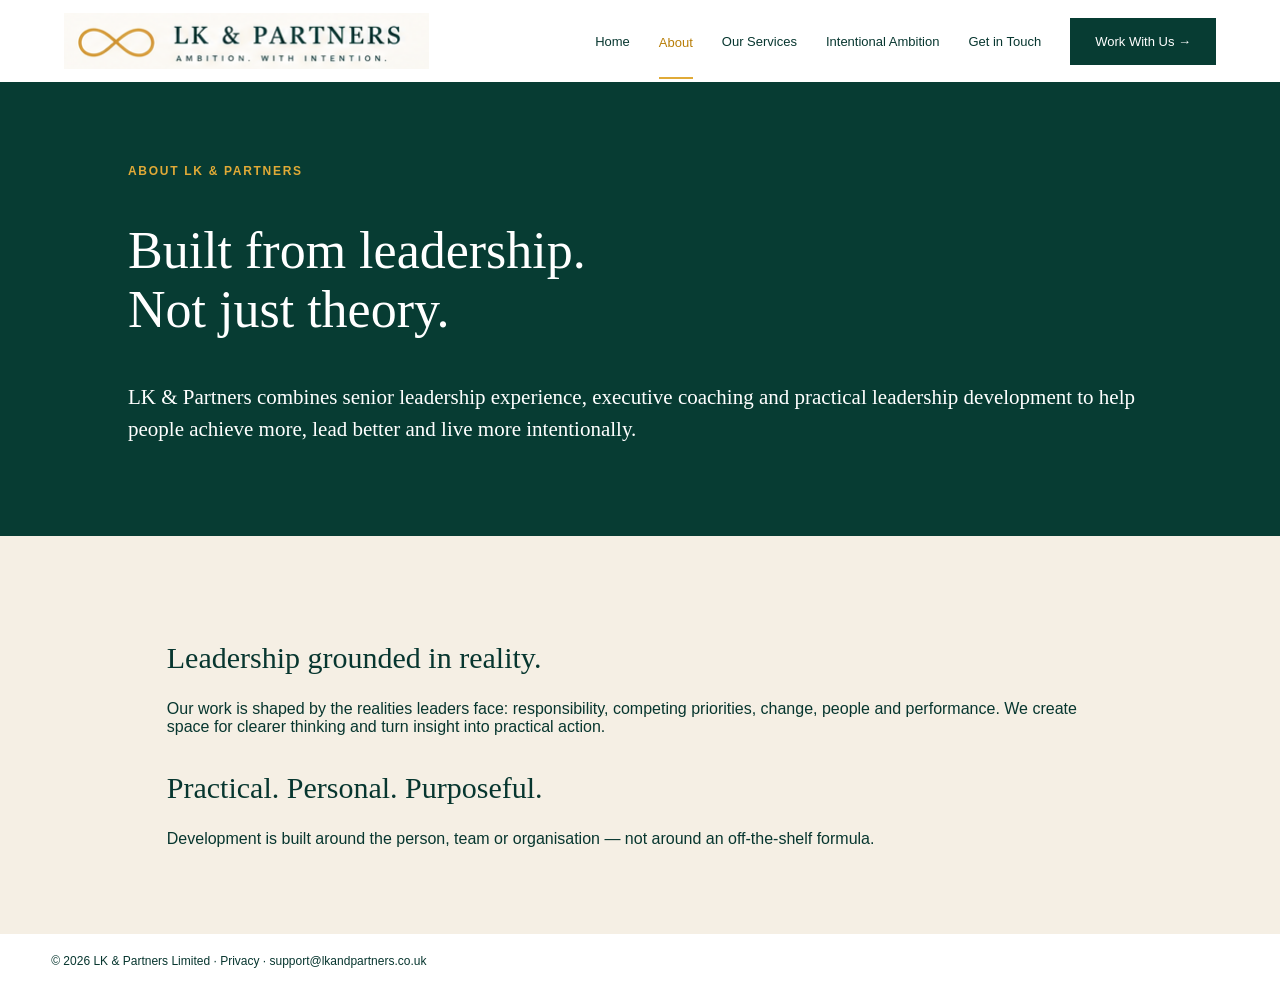
==== commit 7c200d41: "Add files via upload" ====
--- a/about.html
+++ b/about.html
@@ -1,4 +1,4 @@
 <!doctype html><html><head><meta charset="utf-8"><meta name="viewport" content="width=device-width,initial-scale=1"><title>About | LK & Partners</title><link rel="stylesheet" href="styles.css"></head><body><header class="header">
-<a class="brand" href="index.html"><svg class="logo-mark" viewBox="0 0 160 72" aria-hidden="true"><path d="M78 36C58 7 21 8 14 29c-7 22 23 38 46 19L80 31c20-18 49-18 61-2 12 16-4 37-25 32-13-3-25-15-38-32" fill="none" stroke="currentColor" stroke-width="4" stroke-linecap="round" stroke-linejoin="round"/></svg><span><b>LK AND PARTNERS</b><small>AMBITION, WITH INTENTION.</small></span></a>
+<a class="brand brand-image" href="index.html"><img src="assets/lk-partners-logo.png" alt="LK & Partners — Ambition, with intention."></a>
 <nav><a href="index.html">Home</a><a class="active" href="about.html">About</a><a href="services.html">Our Services</a><a href="intentional-ambition.html">Intentional Ambition</a><a href="contact.html">Get in Touch</a><a class="work" href="contact.html">Work With Us →</a></nav>
 </header><main><section class="page dark-page"><p class="eyebrow">ABOUT LK &amp; PARTNERS</p><h1>Built from leadership.<br>Not just theory.</h1><p class="lead">LK &amp; Partners combines senior leadership experience, executive coaching and practical leadership development to help people achieve more, lead better and live more intentionally.</p></section><section class="page"><h2>Leadership grounded in reality.</h2><p>Our work is shaped by the realities leaders face: responsibility, competing priorities, change, people and performance. We create space for clearer thinking and turn insight into practical action.</p><h2>Practical. Personal. Purposeful.</h2><p>Development is built around the person, team or organisation — not around an off-the-shelf formula.</p></section></main><footer>© 2026 LK &amp; Partners Limited · <a href="privacy.html">Privacy</a> · <a href="mailto:support@lkandpartners.co.uk">support@lkandpartners.co.uk</a></footer></body></html>
--- a/styles.css
+++ b/styles.css
@@ -1,6 +1,12 @@
 
-:root{--green:#073c33;--gold:#e0aa37;--cream:#f5efe4;--ink:#07362f}*{box-sizing:border-box}body{margin:0;background:var(--cream);color:var(--ink);font-family:Arial,sans-serif}a{text-decoration:none;color:inherit}.header{height:82px;background:#fff;display:flex;align-items:center;justify-content:space-between;padding:0 5%;gap:30px}.brand{display:flex;align-items:center;gap:15px}.infinity{font:62px/1 Georgia;color:var(--gold);font-weight:300}.brand span:last-child{display:flex;flex-direction:column}.brand b{font:21px Georgia;letter-spacing:3px;font-weight:500}.brand small{font-size:7px;letter-spacing:4px;margin-top:6px}nav{display:flex;align-items:center;gap:29px;font-size:13px}nav .active{color:#b87e08;border-bottom:2px solid var(--gold);padding:31px 0 27px}.work{background:var(--green);color:#fff;padding:16px 25px}.hero{height:374px;position:relative;overflow:hidden;background:#073c33}.hero-photo{position:absolute;inset:0;background-color:#073c33;background-image:url('assets/hero.jpg');background-repeat:no-repeat;background-size:auto 100%;background-position:right center}.shade{position:absolute;inset:0;background:linear-gradient(90deg,rgba(3,49,42,.98) 0%,rgba(3,49,42,.84) 38%,rgba(3,49,42,.23) 62%,rgba(3,49,42,0) 100%)}.hero-content{position:relative;color:#fff;padding:49px 5%;width:58%;z-index:2}.eyebrow{font-size:12px;letter-spacing:1.7px;color:var(--gold);font-weight:bold}.hero h1{font:54px/.91 Georgia;margin:14px 0 18px}.hero h1 em{font-style:normal;color:#e7b64f}.hero h2{font:25px Georgia;margin:0 0 23px}.four{display:flex;align-items:center;gap:15px;font:16px Georgia}.four i{width:1px;height:25px;background:var(--gold)}.buttons{display:flex;gap:15px;margin-top:22px}.gold,.outline{display:inline-block;padding:14px 30px;font-weight:bold;font-size:14px}.gold{background:#efbd4d;color:#07362f}.outline{border:1px solid #fff;color:#fff}.services{display:grid;grid-template-columns:repeat(3,1fr);background:#fff}.services article{display:grid;grid-template-columns:42% 58%;gap:20px;padding:27px 32px;border-right:1px solid #d8d0c4}.services img{width:100%;height:154px;object-fit:cover}.services h3{font:22px/1.05 Georgia;margin:12px 0}.services p{font-size:14px;line-height:1.45}.services a{font-size:16px;border-bottom:1px solid var(--gold);padding-bottom:4px}.proof{display:grid;grid-template-columns:235px 1fr 185px;gap:18px;padding:18px 3% 20px;background:#f4eee3}.proof-title h2{font:40px/.95 Georgia;margin:12px 0 20px}.proof-title>p:last-child{font-size:12px;line-height:1.45}.quotes{display:grid;grid-template-columns:repeat(3,1fr);gap:10px}.quotes article{background:#fbf8f1;padding:17px;min-height:218px;display:flex;flex-direction:column}.quote{display:grid;grid-template-columns:62px 1fr;gap:13px}.quote img{width:62px;height:62px;border-radius:50%;object-fit:cover}.quote p{font:italic 13px/1.3 Georgia;margin:4px 0}.who{border-top:2px solid var(--gold);padding-top:12px;margin-top:auto;display:flex;flex-direction:column;min-height:58px}.who b{font:18px Georgia}.who span{font:13px Georgia}.proof aside{border-left:1px solid #d7cdbc;padding-left:20px;display:flex;flex-direction:column}.proof aside strong{font:55px Georgia;margin:8px 0}.proof aside>b{font:17px Georgia}.proof aside small{margin-top:auto}.closing{background:var(--green);color:#fff;min-height:98px;padding:15px 3.5%;display:grid;grid-template-columns:1fr 205px 330px;align-items:center;gap:35px}.closing h2{font:30px Georgia;margin:3px 0}.closing p{margin:2px 0;font-size:13px}.closing .gold{text-align:center}.ppp{color:var(--gold);font-size:12px;letter-spacing:1px;display:flex;gap:14px;align-items:center}.ppp i{height:24px;width:1px;background:var(--gold)}footer{background:#fff;padding:20px 4%;font-size:12px}
+:root{--green:#073c33;--gold:#e0aa37;--cream:#f5efe4;--ink:#07362f}*{box-sizing:border-box}body{margin:0;background:var(--cream);color:var(--ink);font-family:Arial,sans-serif}a{text-decoration:none;color:inherit}.header{height:82px;background:#fff;display:flex;align-items:center;justify-content:space-between;padding:0 5%;gap:30px}.brand{display:flex;align-items:center;gap:15px}.infinity{font:62px/1 Georgia;color:var(--gold);font-weight:300}.brand span:last-child{display:flex;flex-direction:column}.brand b{font:21px Georgia;letter-spacing:3px;font-weight:500}.brand small{font-size:7px;letter-spacing:4px;margin-top:6px}nav{display:flex;align-items:center;gap:29px;font-size:13px}nav .active{color:#b87e08;border-bottom:2px solid var(--gold);padding:31px 0 27px}.work{background:var(--green);color:#fff;padding:16px 25px}.hero{height:374px;position:relative;overflow:hidden;background:#073c33}.hero-photo{position:absolute;inset:0;background-color:#073c33;background-image:url('assets/hero-mug-right.jpg');background-repeat:no-repeat;background-size:auto 100%;background-position:right center}.shade{position:absolute;inset:0;background:linear-gradient(90deg,rgba(3,49,42,.98) 0%,rgba(3,49,42,.84) 38%,rgba(3,49,42,.23) 62%,rgba(3,49,42,0) 100%)}.hero-content{position:relative;color:#fff;padding:49px 5%;width:58%;z-index:2}.eyebrow{font-size:12px;letter-spacing:1.7px;color:var(--gold);font-weight:bold}.hero h1{font:54px/.91 Georgia;margin:14px 0 18px}.hero h1 em{font-style:normal;color:#e7b64f}.hero h2{font:25px Georgia;margin:0 0 23px}.four{display:flex;align-items:center;gap:15px;font:16px Georgia}.four i{width:1px;height:25px;background:var(--gold)}.buttons{display:flex;gap:15px;margin-top:22px}.gold,.outline{display:inline-block;padding:14px 30px;font-weight:bold;font-size:14px}.gold{background:#efbd4d;color:#07362f}.outline{border:1px solid #fff;color:#fff}.services{display:grid;grid-template-columns:repeat(3,1fr);background:#fff}.services article{display:grid;grid-template-columns:42% 58%;gap:20px;padding:27px 32px;border-right:1px solid #d8d0c4}.services img{width:100%;height:154px;object-fit:cover}.services h3{font:22px/1.05 Georgia;margin:12px 0}.services p{font-size:14px;line-height:1.45}.services a{font-size:16px;border-bottom:1px solid var(--gold);padding-bottom:4px}.proof{display:grid;grid-template-columns:235px 1fr 185px;gap:18px;padding:18px 3% 20px;background:#f4eee3}.proof-title h2{font:40px/.95 Georgia;margin:12px 0 20px}.proof-title>p:last-child{font-size:12px;line-height:1.45}.quotes{display:grid;grid-template-columns:repeat(3,1fr);gap:10px}.quotes article{background:#fbf8f1;padding:17px;min-height:218px;display:flex;flex-direction:column}.quote{display:grid;grid-template-columns:62px 1fr;gap:13px}.quote img{width:62px;height:62px;border-radius:50%;object-fit:cover}.quote p{font:italic 13px/1.3 Georgia;margin:4px 0}.who{border-top:2px solid var(--gold);padding-top:12px;margin-top:auto;display:flex;flex-direction:column;min-height:58px}.who b{font:18px Georgia}.who span{font:13px Georgia}.proof aside{border-left:1px solid #d7cdbc;padding-left:20px;display:flex;flex-direction:column}.proof aside strong{font:55px Georgia;margin:8px 0}.proof aside>b{font:17px Georgia}.proof aside small{margin-top:auto}.closing{background:var(--green);color:#fff;min-height:98px;padding:15px 3.5%;display:grid;grid-template-columns:1fr 205px 330px;align-items:center;gap:35px}.closing h2{font:30px Georgia;margin:3px 0}.closing p{margin:2px 0;font-size:13px}.closing .gold{text-align:center}.ppp{color:var(--gold);font-size:12px;letter-spacing:1px;display:flex;gap:14px;align-items:center}.ppp i{height:24px;width:1px;background:var(--gold)}footer{background:#fff;padding:20px 4%;font-size:12px}
 .page{max-width:1100px;margin:auto;padding:70px 6%}.page h1{font:52px Georgia}.page h2{font:30px Georgia;margin-top:35px}.page .lead{font:21px/1.5 Georgia}.dark-page{background:var(--green);color:#fff;max-width:none;padding:70px 10%}.contact-grid{display:grid;grid-template-columns:1fr 1fr;gap:60px}.contact-grid label{display:block;margin:18px 0;font-size:13px;font-weight:bold}.contact-grid input,.contact-grid textarea{width:100%;padding:12px;border:0;border-bottom:1px solid #999;background:transparent}
 @media(max-width:900px){nav{display:none}.hero{height:auto;min-height:560px}.hero-content{width:100%;padding:50px 6%}.hero h1{font-size:43px}.services,.quotes,.proof,.closing,.contact-grid{grid-template-columns:1fr}.services article{grid-template-columns:130px 1fr}.proof aside{border-left:0;border-top:1px solid #ddd;padding:20px 0}.ppp{display:none}}
 
-.logo-mark{width:78px;height:48px;color:var(--gold);flex:0 0 auto}
+/* Requested three-fix patch */
+.brand-image{display:flex;align-items:center}
+.brand-image img{display:block;width:365px;max-width:30vw;height:auto;object-fit:contain}
+.quote{display:flex!important;flex-direction:column;align-items:center;text-align:left;gap:10px}
+.quote img{display:block;margin:0 auto;width:62px;height:62px;border-radius:50%;object-fit:cover}
+.quote p{width:100%}
+@media(max-width:900px){.brand-image img{width:290px;max-width:75vw}}
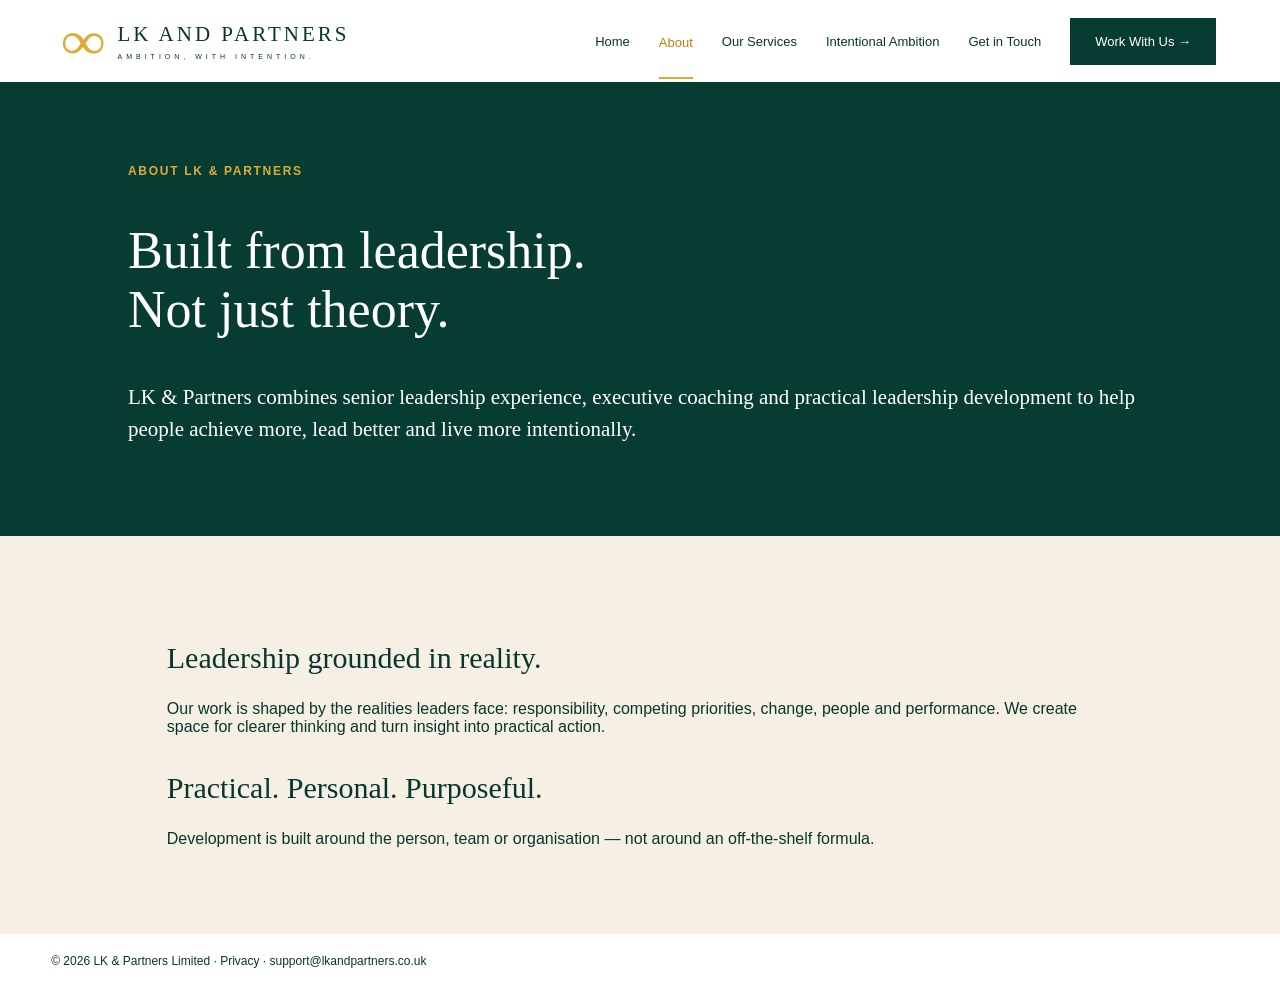
==== commit 0766c903: "Add files via upload" ====
--- a/about.html
+++ b/about.html
@@ -1,4 +1,4 @@
 <!doctype html><html><head><meta charset="utf-8"><meta name="viewport" content="width=device-width,initial-scale=1"><title>About | LK & Partners</title><link rel="stylesheet" href="styles.css"></head><body><header class="header">
-<a class="brand brand-image" href="index.html"><img src="assets/lk-partners-logo.png" alt="LK & Partners — Ambition, with intention."></a>
+<a class="brand" href="index.html"><span class="infinity">∞</span><span><b>LK AND PARTNERS</b><small>AMBITION, WITH INTENTION.</small></span></a>
 <nav><a href="index.html">Home</a><a class="active" href="about.html">About</a><a href="services.html">Our Services</a><a href="intentional-ambition.html">Intentional Ambition</a><a href="contact.html">Get in Touch</a><a class="work" href="contact.html">Work With Us →</a></nav>
 </header><main><section class="page dark-page"><p class="eyebrow">ABOUT LK &amp; PARTNERS</p><h1>Built from leadership.<br>Not just theory.</h1><p class="lead">LK &amp; Partners combines senior leadership experience, executive coaching and practical leadership development to help people achieve more, lead better and live more intentionally.</p></section><section class="page"><h2>Leadership grounded in reality.</h2><p>Our work is shaped by the realities leaders face: responsibility, competing priorities, change, people and performance. We create space for clearer thinking and turn insight into practical action.</p><h2>Practical. Personal. Purposeful.</h2><p>Development is built around the person, team or organisation — not around an off-the-shelf formula.</p></section></main><footer>© 2026 LK &amp; Partners Limited · <a href="privacy.html">Privacy</a> · <a href="mailto:support@lkandpartners.co.uk">support@lkandpartners.co.uk</a></footer></body></html>
--- a/styles.css
+++ b/styles.css
@@ -1,12 +1,7 @@
 
-:root{--green:#073c33;--gold:#e0aa37;--cream:#f5efe4;--ink:#07362f}*{box-sizing:border-box}body{margin:0;background:var(--cream);color:var(--ink);font-family:Arial,sans-serif}a{text-decoration:none;color:inherit}.header{height:82px;background:#fff;display:flex;align-items:center;justify-content:space-between;padding:0 5%;gap:30px}.brand{display:flex;align-items:center;gap:15px}.infinity{font:62px/1 Georgia;color:var(--gold);font-weight:300}.brand span:last-child{display:flex;flex-direction:column}.brand b{font:21px Georgia;letter-spacing:3px;font-weight:500}.brand small{font-size:7px;letter-spacing:4px;margin-top:6px}nav{display:flex;align-items:center;gap:29px;font-size:13px}nav .active{color:#b87e08;border-bottom:2px solid var(--gold);padding:31px 0 27px}.work{background:var(--green);color:#fff;padding:16px 25px}.hero{height:374px;position:relative;overflow:hidden;background:#073c33}.hero-photo{position:absolute;inset:0;background-color:#073c33;background-image:url('assets/hero-mug-right.jpg');background-repeat:no-repeat;background-size:auto 100%;background-position:right center}.shade{position:absolute;inset:0;background:linear-gradient(90deg,rgba(3,49,42,.98) 0%,rgba(3,49,42,.84) 38%,rgba(3,49,42,.23) 62%,rgba(3,49,42,0) 100%)}.hero-content{position:relative;color:#fff;padding:49px 5%;width:58%;z-index:2}.eyebrow{font-size:12px;letter-spacing:1.7px;color:var(--gold);font-weight:bold}.hero h1{font:54px/.91 Georgia;margin:14px 0 18px}.hero h1 em{font-style:normal;color:#e7b64f}.hero h2{font:25px Georgia;margin:0 0 23px}.four{display:flex;align-items:center;gap:15px;font:16px Georgia}.four i{width:1px;height:25px;background:var(--gold)}.buttons{display:flex;gap:15px;margin-top:22px}.gold,.outline{display:inline-block;padding:14px 30px;font-weight:bold;font-size:14px}.gold{background:#efbd4d;color:#07362f}.outline{border:1px solid #fff;color:#fff}.services{display:grid;grid-template-columns:repeat(3,1fr);background:#fff}.services article{display:grid;grid-template-columns:42% 58%;gap:20px;padding:27px 32px;border-right:1px solid #d8d0c4}.services img{width:100%;height:154px;object-fit:cover}.services h3{font:22px/1.05 Georgia;margin:12px 0}.services p{font-size:14px;line-height:1.45}.services a{font-size:16px;border-bottom:1px solid var(--gold);padding-bottom:4px}.proof{display:grid;grid-template-columns:235px 1fr 185px;gap:18px;padding:18px 3% 20px;background:#f4eee3}.proof-title h2{font:40px/.95 Georgia;margin:12px 0 20px}.proof-title>p:last-child{font-size:12px;line-height:1.45}.quotes{display:grid;grid-template-columns:repeat(3,1fr);gap:10px}.quotes article{background:#fbf8f1;padding:17px;min-height:218px;display:flex;flex-direction:column}.quote{display:grid;grid-template-columns:62px 1fr;gap:13px}.quote img{width:62px;height:62px;border-radius:50%;object-fit:cover}.quote p{font:italic 13px/1.3 Georgia;margin:4px 0}.who{border-top:2px solid var(--gold);padding-top:12px;margin-top:auto;display:flex;flex-direction:column;min-height:58px}.who b{font:18px Georgia}.who span{font:13px Georgia}.proof aside{border-left:1px solid #d7cdbc;padding-left:20px;display:flex;flex-direction:column}.proof aside strong{font:55px Georgia;margin:8px 0}.proof aside>b{font:17px Georgia}.proof aside small{margin-top:auto}.closing{background:var(--green);color:#fff;min-height:98px;padding:15px 3.5%;display:grid;grid-template-columns:1fr 205px 330px;align-items:center;gap:35px}.closing h2{font:30px Georgia;margin:3px 0}.closing p{margin:2px 0;font-size:13px}.closing .gold{text-align:center}.ppp{color:var(--gold);font-size:12px;letter-spacing:1px;display:flex;gap:14px;align-items:center}.ppp i{height:24px;width:1px;background:var(--gold)}footer{background:#fff;padding:20px 4%;font-size:12px}
+:root{--green:#073c33;--gold:#e0aa37;--cream:#f5efe4;--ink:#07362f}*{box-sizing:border-box}body{margin:0;background:var(--cream);color:var(--ink);font-family:Arial,sans-serif}a{text-decoration:none;color:inherit}.header{height:82px;background:#fff;display:flex;align-items:center;justify-content:space-between;padding:0 5%;gap:30px}.brand{display:flex;align-items:center;gap:15px}.infinity{font:54px/1 Georgia;color:var(--gold);font-weight:300;transform:scaleX(1.18);transform-origin:center}.brand span:last-child{display:flex;flex-direction:column}.brand b{font:21px Georgia;letter-spacing:3px;font-weight:500}.brand small{font-size:7px;letter-spacing:4px;margin-top:6px}nav{display:flex;align-items:center;gap:29px;font-size:13px}nav .active{color:#b87e08;border-bottom:2px solid var(--gold);padding:31px 0 27px}.work{background:var(--green);color:#fff;padding:16px 25px}.hero{height:374px;position:relative;overflow:hidden;background:#073c33}.hero-photo{position:absolute;inset:0;background:url('assets/hero.jpg') center/cover no-repeat}.shade{position:absolute;inset:0;background:linear-gradient(90deg,rgba(3,49,42,.98) 0%,rgba(3,49,42,.84) 38%,rgba(3,49,42,.23) 62%,rgba(3,49,42,0) 100%)}.hero-content{position:relative;color:#fff;padding:49px 5%;width:58%;z-index:2}.eyebrow{font-size:12px;letter-spacing:1.7px;color:var(--gold);font-weight:bold}.hero h1{font:54px/.91 Georgia;margin:14px 0 18px}.hero h1 em{font-style:normal;color:#e7b64f}.hero h2{font:25px Georgia;margin:0 0 23px}.four{display:flex;align-items:center;gap:15px;font:16px Georgia}.four i{width:1px;height:25px;background:var(--gold)}.buttons{display:flex;gap:15px;margin-top:22px}.gold,.outline{display:inline-block;padding:14px 30px;font-weight:bold;font-size:14px}.gold{background:#efbd4d;color:#07362f}.outline{border:1px solid #fff;color:#fff}.services{display:grid;grid-template-columns:repeat(3,1fr);background:#fff}.services article{display:grid;grid-template-columns:42% 58%;gap:20px;padding:27px 32px;border-right:1px solid #d8d0c4}.services img{width:100%;height:154px;object-fit:cover}.services h3{font:22px/1.05 Georgia;margin:12px 0}.services p{font-size:14px;line-height:1.45}.services a{font-size:16px;border-bottom:1px solid var(--gold);padding-bottom:4px}.proof{display:grid;grid-template-columns:235px 1fr 185px;gap:18px;padding:18px 3% 20px;background:#f4eee3}.proof-title h2{font:40px/.95 Georgia;margin:12px 0 20px}.proof-title>p:last-child{font-size:12px;line-height:1.45}.quotes{display:grid;grid-template-columns:repeat(3,1fr);gap:10px}.quotes article{background:#fbf8f1;padding:17px;min-height:218px;display:flex;flex-direction:column}.quote{display:grid;grid-template-columns:62px 1fr;gap:13px}.quote img{width:62px;height:62px;border-radius:50%;object-fit:cover}.quote p{font:italic 13px/1.3 Georgia;margin:4px 0}.who{border-top:2px solid var(--gold);padding-top:12px;margin-top:auto;display:flex;flex-direction:column;min-height:58px}.who b{font:18px Georgia}.who span{font:13px Georgia}.proof aside{border-left:1px solid #d7cdbc;padding-left:20px;display:flex;flex-direction:column}.proof aside strong{font:55px Georgia;margin:8px 0}.proof aside>b{font:17px Georgia}.proof aside small{margin-top:auto}.closing{background:var(--green);color:#fff;min-height:98px;padding:15px 3.5%;display:grid;grid-template-columns:1fr 205px 330px;align-items:center;gap:35px}.closing h2{font:30px Georgia;margin:3px 0}.closing p{margin:2px 0;font-size:13px}.closing .gold{text-align:center}.ppp{color:var(--gold);font-size:12px;letter-spacing:1px;display:flex;gap:14px;align-items:center}.ppp i{height:24px;width:1px;background:var(--gold)}footer{background:#fff;padding:20px 4%;font-size:12px}
 .page{max-width:1100px;margin:auto;padding:70px 6%}.page h1{font:52px Georgia}.page h2{font:30px Georgia;margin-top:35px}.page .lead{font:21px/1.5 Georgia}.dark-page{background:var(--green);color:#fff;max-width:none;padding:70px 10%}.contact-grid{display:grid;grid-template-columns:1fr 1fr;gap:60px}.contact-grid label{display:block;margin:18px 0;font-size:13px;font-weight:bold}.contact-grid input,.contact-grid textarea{width:100%;padding:12px;border:0;border-bottom:1px solid #999;background:transparent}
 @media(max-width:900px){nav{display:none}.hero{height:auto;min-height:560px}.hero-content{width:100%;padding:50px 6%}.hero h1{font-size:43px}.services,.quotes,.proof,.closing,.contact-grid{grid-template-columns:1fr}.services article{grid-template-columns:130px 1fr}.proof aside{border-left:0;border-top:1px solid #ddd;padding:20px 0}.ppp{display:none}}
 
-/* Requested three-fix patch */
-.brand-image{display:flex;align-items:center}
-.brand-image img{display:block;width:365px;max-width:30vw;height:auto;object-fit:contain}
-.quote{display:flex!important;flex-direction:column;align-items:center;text-align:left;gap:10px}
-.quote img{display:block;margin:0 auto;width:62px;height:62px;border-radius:50%;object-fit:cover}
-.quote p{width:100%}
-@media(max-width:900px){.brand-image img{width:290px;max-width:75vw}}
+/* FINAL LOCKED PATCH: testimonial image alignment only */
+.quote img{justify-self:center;align-self:start}
